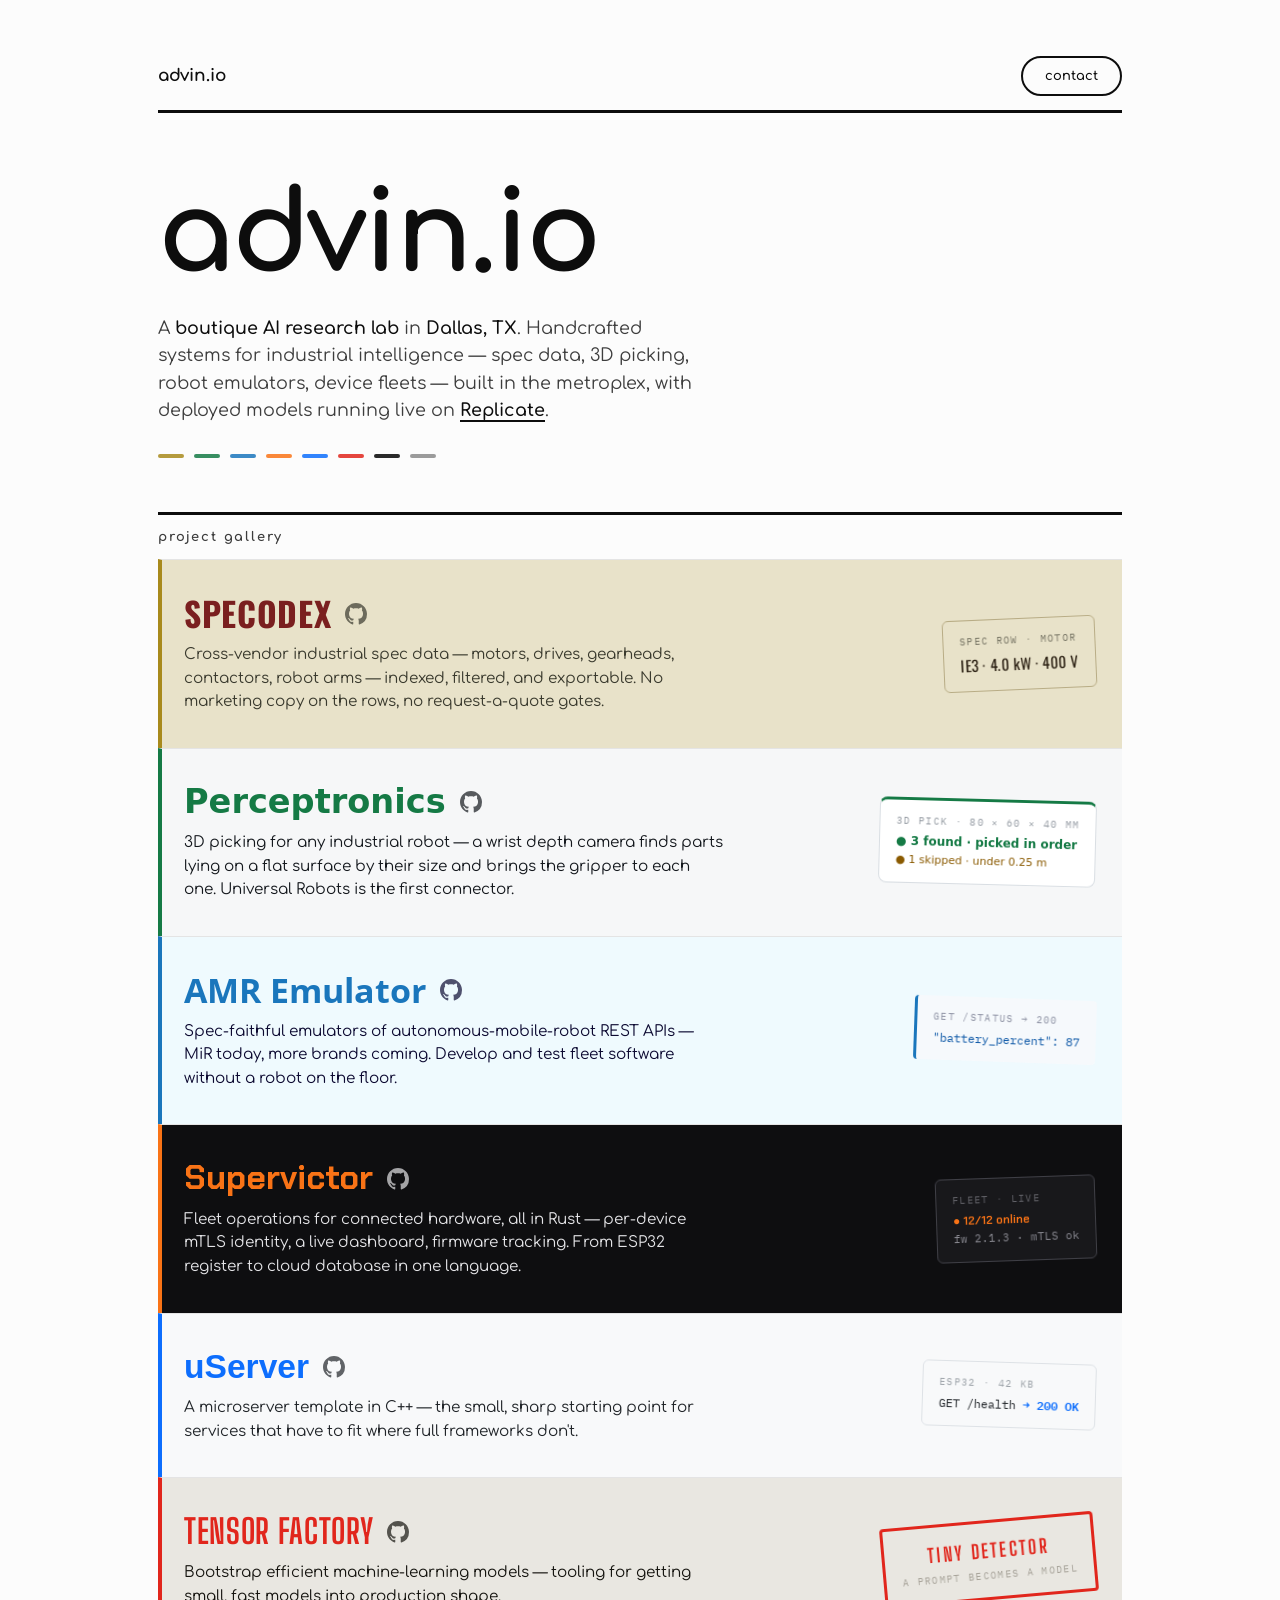
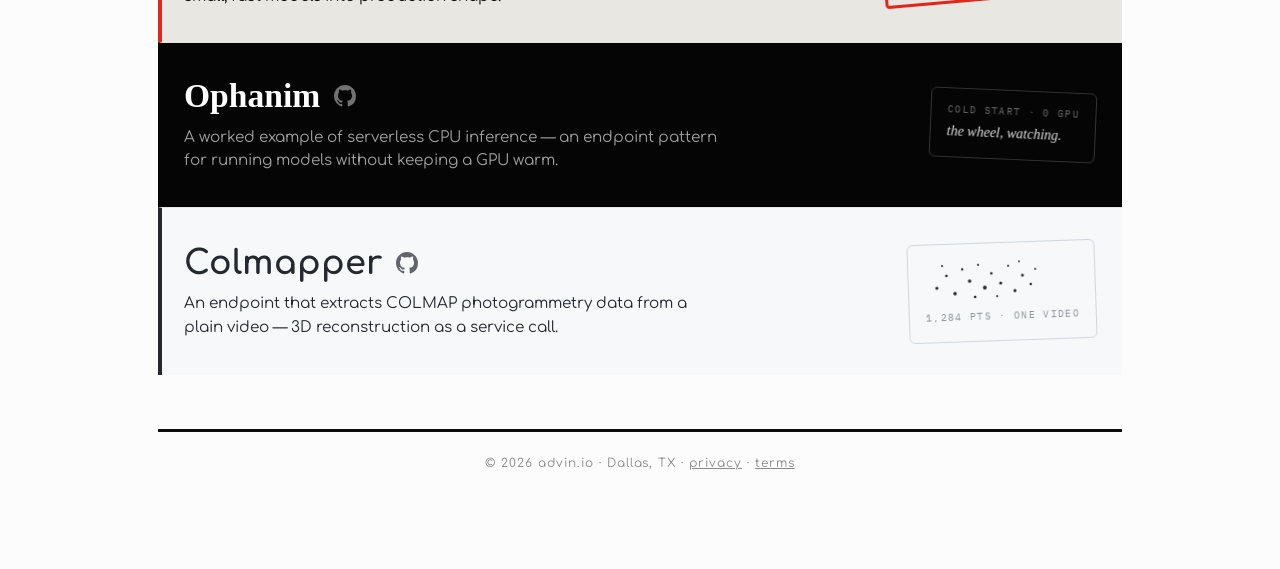
==== index.html @ 7aa5ad0b "Add Perceptronics to the project gallery Second by commit count (404), so it sits between Specodex a" ====
<!DOCTYPE html>
<html lang="en">
<head>
<meta charset="utf-8">
<meta name="viewport" content="width=device-width, initial-scale=1">
<title>advin.io — boutique AI research lab</title>
<meta name="description" content="advin.io is a boutique AI research lab in Dallas, TX. A gallery of handcrafted projects — industrial spec data, 3D robot picking, robot emulators, embedded fleets — each linked to its site and source.">
<link rel="preconnect" href="https://fonts.googleapis.com">
<link rel="preconnect" href="https://fonts.gstatic.com" crossorigin>
<link href="https://fonts.googleapis.com/css2?family=Comfortaa:wght@300..700&family=Oswald:wght@600&family=Open+Sans:wght@700&family=Chakra+Petch:wght@600&family=Big+Shoulders+Display:wght@700&family=IM+Fell+English:ital@0;1&family=IBM+Plex+Mono:wght@400;600&display=swap" rel="stylesheet">
<style>
  :root {
    --paper: #fcfcfc;          /* near-pure white */
    --paper2: #f4f4f4;
    --ink: #0d0d0d;            /* near-pure black */
    --ink-soft: #3d3d3d;
    --faint: #8a8a8a;
    --rule: #e4e4e4;
    --font: "Comfortaa", sans-serif;
    --mono: "IBM Plex Mono", monospace;
  }
  * { margin: 0; padding: 0; box-sizing: border-box; }
  html { scroll-behavior: smooth; }
  body {
    background: var(--paper);
    color: var(--ink);
    font-family: var(--font);
    line-height: 1.55;
  }
  ::selection { background: var(--ink); color: var(--paper); }
  .wrap { max-width: 1020px; margin: 0 auto; padding: 0 28px; }
  a { color: inherit; }

  /* masthead */
  /* .wrap's margin/padding outrank bare element selectors, so the frame
     spacing needs the compound selector; padding (not margin) so the
     bottom gap survives at the end of the document */
  header.wrap { padding-top: 56px; }
  .mast {
    display: flex; align-items: center; gap: 16px;
    border-bottom: 3px solid var(--ink); padding-bottom: 14px;
  }
  .mast .word { font-weight: 700; font-size: 17px; }
  .mast .sp { margin-left: auto; }
  .contact {
    font-family: var(--font); font-weight: 600; font-size: 13px;
    color: var(--ink); text-decoration: none;
    border: 2px solid var(--ink); border-radius: 999px;
    padding: 8px 22px;
    transition: background .15s, color .15s;
  }
  .contact:hover { background: var(--ink); color: var(--paper); }

  /* hero */
  .hero { padding: 66px 0 54px; }
  .hero h1 {
    font-size: clamp(3.2rem, 10vw, 7rem);
    font-weight: 700; line-height: 1; letter-spacing: -0.02em;
    text-transform: lowercase;
  }
  .hero .dek {
    margin-top: 24px; max-width: 54ch;
    font-size: clamp(0.95rem, 1.8vw, 1.1rem); color: var(--ink-soft);
    font-weight: 400;
  }
  .hero .dek b { color: var(--ink); font-weight: 600; }
  .hero .dek a { color: var(--ink); font-weight: 600; text-decoration-thickness: 2px; text-underline-offset: 4px; }

  /* shard index: one tick of each project's soul, up in the hero */
  .shard-index { display: flex; gap: 10px; margin-top: 30px; }
  .shard-index a {
    display: block; width: 26px; height: 4px; border-radius: 2px;
    background: var(--c); opacity: 0.85;
    transition: transform .18s ease, opacity .18s ease;
  }
  .shard-index a:hover, .shard-index a:focus-visible { transform: scaleY(2.2); opacity: 1; }

  /* hero load sequence */
  .rise { opacity: 0; transform: translateY(14px); animation: rise .7s ease forwards; }
  .hero h1.rise { animation-delay: .05s; }
  .hero .dek.rise { animation-delay: .18s; }
  .shard-index.rise { animation-delay: .32s; }
  @keyframes rise { to { opacity: 1; transform: none; } }

  /* gallery */
  .gallery-label {
    border-top: 3px solid var(--ink);
    padding: 12px 0; font-size: 13px; font-weight: 700;
    letter-spacing: 0.14em; text-transform: lowercase; color: var(--ink-soft);
  }
  .entry {
    display: grid;
    grid-template-columns: minmax(0, 1fr) 250px;
    gap: 28px; align-items: center;
    /* each row wears its project's own page background at rest;
       scripts/refresh_themes.py keeps --pbg synced to the live page */
    background: var(--pbg, var(--paper));
    border-top: 1px solid var(--rule);
    border-left: 4px solid var(--pbar, var(--ink));
    padding: 34px 26px 34px 22px;
    scroll-margin-top: 40px;
  }
  .entry .head { display: flex; align-items: center; gap: 14px; }
  .entry .name {
    font-family: var(--pfont, var(--font));
    font-size: clamp(1.5rem, 3.4vw, 2.1rem); font-weight: 700;
    line-height: 1.15; color: var(--pacc, var(--ink));
    text-decoration: none;
  }
  .entry .name:hover { text-decoration: underline; text-underline-offset: 6px; text-decoration-thickness: 2px; }
  .entry.caps .name { text-transform: uppercase; letter-spacing: 0.02em; }
  .entry .src {
    display: inline-flex; align-items: center;
    color: var(--pink, var(--faint)); opacity: .7;
    transition: opacity .15s;
  }
  .entry .src svg { width: 22px; height: 22px; fill: currentColor; }
  .entry .src:hover { opacity: 1; }
  .entry .desc {
    margin-top: 10px; color: var(--pink, var(--ink-soft));
    font-size: 0.95rem; max-width: 60ch;
  }

  /* soul shards: one small fragment of each project's own world, cast
     into the row's white space */
  .shard {
    justify-self: end;
    width: max-content; max-width: 240px;
    rotate: var(--tilt, -2deg);
    animation: drift 7s ease-in-out infinite alternate;
    animation-delay: var(--dd, 0s);
    transition: rotate .25s ease, box-shadow .25s ease;
    border-radius: 6px;
    padding: 13px 16px;
    font-size: 12px; line-height: 1.6;
  }
  .entry:hover .shard { rotate: 0deg; box-shadow: 0 10px 28px rgba(13,13,13,.14); }
  @keyframes drift { from { translate: 0 -4px; } to { translate: 0 4px; } }
  .shard .tag {
    display: block; font-family: var(--mono); font-size: 9.5px;
    letter-spacing: 0.14em; text-transform: uppercase; opacity: .65;
    margin-bottom: 4px;
  }
  @media (max-width: 880px) {
    .entry { grid-template-columns: 1fr; }
    .shard { display: none; }
  }

  /* scroll reveal */
  .reveal { opacity: 0; transform: translateY(18px); transition: opacity .65s ease, transform .65s ease; transition-delay: var(--rd, 0s); }
  .reveal.in { opacity: 1; transform: none; }

  @media (prefers-reduced-motion: reduce) {
    .rise, .reveal { animation: none; transition: none; opacity: 1; transform: none; }
    .shard { animation: none; }
    html { scroll-behavior: auto; }
  }

  /* footer */
  footer.wrap { padding-top: 54px; padding-bottom: 96px; }
  .colophon {
    border-top: 3px solid var(--ink); padding-top: 22px;
    text-align: center;
    font-size: 12px; letter-spacing: 0.08em; color: var(--faint);
  }
</style>
</head>
<body>

<header class="wrap">
  <div class="mast">
    <span class="word">advin.io</span>
    <span class="sp"></span>
    <a class="contact" href="mailto:nick@advin.io">contact</a>
  </div>
</header>

<main class="wrap">
  <div class="hero">
    <h1 class="rise">advin.io</h1>
    <p class="dek rise">A <b>boutique AI research lab</b> in <b>Dallas, TX</b>.
    Handcrafted systems for industrial intelligence — spec data, 3D
    picking, robot emulators, device fleets — built in the metroplex, with
    deployed models running live on
    <a href="https://replicate.com/jimothyjohn">Replicate</a>.</p>
    <nav class="shard-index rise" aria-label="Projects">
      <a href="#specodex" title="specodex" style="--c:#A88A1C"></a>
      <a href="#perceptronics" title="perceptronics" style="--c:#157a45"></a>
      <a href="#amr-emulator" title="amr emulator" style="--c:#1a76bc"></a>
      <a href="#supervictor" title="supervictor" style="--c:#f97316"></a>
      <a href="#userver" title="uServer" style="--c:#0d6efd"></a>
      <a href="#tensor-factory" title="tensor factory" style="--c:#e1261c"></a>
      <a href="#ophanim" title="ophanim" style="--c:#050505"></a>
      <a href="#colmapper" title="colmapper" style="--c:#8a8a8a"></a>
    </nav>
  </div>

  <div class="gallery-label">project gallery</div>

  <div class="entry caps reveal" id="specodex" style="--pfont:'Oswald',sans-serif; --pbar:#A88A1C; --pbg:#E8E2C9; --pink:#3A3A2E; --pacc:#7A1F1F; --tilt:-2.5deg;">
    <div>
      <div class="head">
        <a class="name" href="https://www.specodex.com">Specodex</a>
        <a class="src" href="https://github.com/JimothyJohn/specodex" aria-label="Specodex source on GitHub">
          <svg viewBox="0 0 16 16" aria-hidden="true"><path d="M8 0C3.58 0 0 3.58 0 8c0 3.54 2.29 6.53 5.47 7.59.4.07.55-.17.55-.38 0-.19-.01-.82-.01-1.49-2.01.37-2.53-.49-2.69-.94-.09-.23-.48-.94-.82-1.13-.28-.15-.68-.52-.01-.53.63-.01 1.08.58 1.23.82.72 1.21 1.87.87 2.33.66.07-.52.28-.87.51-1.07-1.78-.2-3.64-.89-3.64-3.95 0-.87.31-1.59.82-2.15-.08-.2-.36-1.02.08-2.12 0 0 .67-.21 2.2.82.64-.18 1.32-.27 2-.27s1.36.09 2 .27c1.53-1.04 2.2-.82 2.2-.82.44 1.1.16 1.92.08 2.12.51.56.82 1.27.82 2.15 0 3.07-1.87 3.75-3.65 3.95.29.25.54.73.54 1.48 0 1.07-.01 1.93-.01 2.2 0 .21.15.46.55.38A8.01 8.01 0 0 0 16 8c0-4.42-3.58-8-8-8z"/></svg>
        </a>
      </div>
      <p class="desc">Cross-vendor industrial spec data — motors, drives,
      gearheads, contactors, robot arms — indexed, filtered, and exportable.
      No marketing copy on the rows, no request-a-quote gates.</p>
    </div>
    <div class="shard" aria-hidden="true" style="background:#E8E2C9; border:1px solid #B8AC85; color:#2A1F12; --dd:.0s;">
      <span class="tag" style="color:#3A3A2E">spec row · motor</span>
      <span style="font-family:'Oswald',sans-serif; font-size:15px; letter-spacing:.04em;">IE3 · 4.0 kW · 400 V</span>
    </div>
  </div>

  <div class="entry reveal" id="perceptronics" style="--pfont:-apple-system,BlinkMacSystemFont,'Segoe UI',system-ui,sans-serif; --pbar:#157a45; --pbg:#f6f7f8; --pink:#14181d; --pacc:#157a45; --tilt:1.5deg;">
    <div>
      <div class="head">
        <a class="name" href="https://perceptronics.advin.io">Perceptronics</a>
        <a class="src" href="https://github.com/JimothyJohn/perceptronics" aria-label="Perceptronics source on GitHub">
          <svg viewBox="0 0 16 16" aria-hidden="true"><path d="M8 0C3.58 0 0 3.58 0 8c0 3.54 2.29 6.53 5.47 7.59.4.07.55-.17.55-.38 0-.19-.01-.82-.01-1.49-2.01.37-2.53-.49-2.69-.94-.09-.23-.48-.94-.82-1.13-.28-.15-.68-.52-.01-.53.63-.01 1.08.58 1.23.82.72 1.21 1.87.87 2.33.66.07-.52.28-.87.51-1.07-1.78-.2-3.64-.89-3.64-3.95 0-.87.31-1.59.82-2.15-.08-.2-.36-1.02.08-2.12 0 0 .67-.21 2.2.82.64-.18 1.32-.27 2-.27s1.36.09 2 .27c1.53-1.04 2.2-.82 2.2-.82.44 1.1.16 1.92.08 2.12.51.56.82 1.27.82 2.15 0 3.07-1.87 3.75-3.65 3.95.29.25.54.73.54 1.48 0 1.07-.01 1.93-.01 2.2 0 .21.15.46.55.38A8.01 8.01 0 0 0 16 8c0-4.42-3.58-8-8-8z"/></svg>
        </a>
      </div>
      <p class="desc">3D picking for any industrial robot — a wrist depth
      camera finds parts lying on a flat surface by their size and brings the
      gripper to each one. Universal Robots is the first connector.</p>
    </div>
    <div class="shard" aria-hidden="true" style="background:#ffffff; border:1px solid #d9dee3; border-top:3px solid #157a45; border-radius:8px; font-family:-apple-system,BlinkMacSystemFont,'Segoe UI',system-ui,sans-serif; color:#14181d; --dd:.5s;">
      <span class="tag" style="color:#5a6470">3d pick · 80 × 60 × 40 mm</span>
      <span style="color:#157a45; font-weight:700;">● 3 found · picked in order</span>
      <span style="display:block; color:#8a5a00; font-size:11px;">● 1 skipped · under 0.25 m</span>
    </div>
  </div>

  <div class="entry reveal" id="amr-emulator" style="--pfont:'Open Sans',sans-serif; --pbar:#1a76bc; --pbg:#effafe; --pink:#0c0931; --pacc:#1a76bc; --tilt:2deg;">
    <div>
      <div class="head">
        <a class="name" href="https://amr-emulator.com">AMR Emulator</a>
        <a class="src" href="https://github.com/JimothyJohn/amr-emulator" aria-label="AMR Emulator source on GitHub">
          <svg viewBox="0 0 16 16" aria-hidden="true"><path d="M8 0C3.58 0 0 3.58 0 8c0 3.54 2.29 6.53 5.47 7.59.4.07.55-.17.55-.38 0-.19-.01-.82-.01-1.49-2.01.37-2.53-.49-2.69-.94-.09-.23-.48-.94-.82-1.13-.28-.15-.68-.52-.01-.53.63-.01 1.08.58 1.23.82.72 1.21 1.87.87 2.33.66.07-.52.28-.87.51-1.07-1.78-.2-3.64-.89-3.64-3.95 0-.87.31-1.59.82-2.15-.08-.2-.36-1.02.08-2.12 0 0 .67-.21 2.2.82.64-.18 1.32-.27 2-.27s1.36.09 2 .27c1.53-1.04 2.2-.82 2.2-.82.44 1.1.16 1.92.08 2.12.51.56.82 1.27.82 2.15 0 3.07-1.87 3.75-3.65 3.95.29.25.54.73.54 1.48 0 1.07-.01 1.93-.01 2.2 0 .21.15.46.55.38A8.01 8.01 0 0 0 16 8c0-4.42-3.58-8-8-8z"/></svg>
        </a>
      </div>
      <p class="desc">Spec-faithful emulators of autonomous-mobile-robot REST
      APIs — MiR today, more brands coming. Develop and test fleet software
      without a robot on the floor.</p>
    </div>
    <div class="shard" aria-hidden="true" style="background:#f6f9fc; border-left:3px solid #1a76bc; border-radius:4px; font-family:var(--mono); color:#105aa8; --dd:.9s;">
      <span class="tag" style="color:#565b74">GET /status → 200</span>
      <span>"battery_percent": 87</span>
    </div>
  </div>

  <div class="entry reveal" id="supervictor" style="--pfont:'Chakra Petch',sans-serif; --pbar:#f97316; --pbg:#0e0e10; --pink:#e4e4e7; --pacc:#f97316; --tilt:-2deg;">
    <div>
      <div class="head">
        <a class="name" href="https://jimothyjohn.github.io/supervictor/">Supervictor</a>
        <a class="src" href="https://github.com/JimothyJohn/supervictor" aria-label="Supervictor source on GitHub">
          <svg viewBox="0 0 16 16" aria-hidden="true"><path d="M8 0C3.58 0 0 3.58 0 8c0 3.54 2.29 6.53 5.47 7.59.4.07.55-.17.55-.38 0-.19-.01-.82-.01-1.49-2.01.37-2.53-.49-2.69-.94-.09-.23-.48-.94-.82-1.13-.28-.15-.68-.52-.01-.53.63-.01 1.08.58 1.23.82.72 1.21 1.87.87 2.33.66.07-.52.28-.87.51-1.07-1.78-.2-3.64-.89-3.64-3.95 0-.87.31-1.59.82-2.15-.08-.2-.36-1.02.08-2.12 0 0 .67-.21 2.2.82.64-.18 1.32-.27 2-.27s1.36.09 2 .27c1.53-1.04 2.2-.82 2.2-.82.44 1.1.16 1.92.08 2.12.51.56.82 1.27.82 2.15 0 3.07-1.87 3.75-3.65 3.95.29.25.54.73.54 1.48 0 1.07-.01 1.93-.01 2.2 0 .21.15.46.55.38A8.01 8.01 0 0 0 16 8c0-4.42-3.58-8-8-8z"/></svg>
        </a>
      </div>
      <p class="desc">Fleet operations for connected hardware, all in Rust —
      per-device mTLS identity, a live dashboard, firmware tracking. From
      ESP32 register to cloud database in one language.</p>
    </div>
    <div class="shard" aria-hidden="true" style="background:#18181b; border:1px solid #3f3f46; font-family:'Chakra Petch',sans-serif; --dd:.4s;">
      <span class="tag" style="color:#8b8b93">fleet · live</span>
      <span style="color:#f97316; font-weight:600;">● 12/12 online</span>
      <span style="display:block; color:#8b8b93; font-family:var(--mono); font-size:11px;">fw 2.1.3 · mTLS ok</span>
    </div>
  </div>

  <div class="entry reveal" id="userver" style="--pfont:-apple-system,'Helvetica Neue',Arial,sans-serif; --pbar:#0d6efd; --pbg:#f8f9fa; --pink:#212529; --pacc:#0d6efd; --tilt:1.8deg;">
    <div>
      <div class="head">
        <a class="name" href="https://jimothyjohn.github.io/uServer/">uServer</a>
        <a class="src" href="https://github.com/JimothyJohn/uServer" aria-label="uServer source on GitHub">
          <svg viewBox="0 0 16 16" aria-hidden="true"><path d="M8 0C3.58 0 0 3.58 0 8c0 3.54 2.29 6.53 5.47 7.59.4.07.55-.17.55-.38 0-.19-.01-.82-.01-1.49-2.01.37-2.53-.49-2.69-.94-.09-.23-.48-.94-.82-1.13-.28-.15-.68-.52-.01-.53.63-.01 1.08.58 1.23.82.72 1.21 1.87.87 2.33.66.07-.52.28-.87.51-1.07-1.78-.2-3.64-.89-3.64-3.95 0-.87.31-1.59.82-2.15-.08-.2-.36-1.02.08-2.12 0 0 .67-.21 2.2.82.64-.18 1.32-.27 2-.27s1.36.09 2 .27c1.53-1.04 2.2-.82 2.2-.82.44 1.1.16 1.92.08 2.12.51.56.82 1.27.82 2.15 0 3.07-1.87 3.75-3.65 3.95.29.25.54.73.54 1.48 0 1.07-.01 1.93-.01 2.2 0 .21.15.46.55.38A8.01 8.01 0 0 0 16 8c0-4.42-3.58-8-8-8z"/></svg>
        </a>
      </div>
      <p class="desc">A microserver template in C++ — the small, sharp starting
      point for services that have to fit where full frameworks don't.</p>
    </div>
    <div class="shard" aria-hidden="true" style="background:#f8f9fa; border:1px solid #dee2e6; font-family:var(--mono); color:#212529; --dd:1.3s;">
      <span class="tag" style="color:#6c757d">esp32 · 42 kB</span>
      <span>GET /health <span style="color:#0d6efd; font-weight:600;">→ 200 OK</span></span>
    </div>
  </div>

  <div class="entry caps reveal" id="tensor-factory" style="--pfont:'Big Shoulders Display',sans-serif; --pbar:#e1261c; --pbg:#e9e7e1; --pink:#15140f; --pacc:#e1261c; --tilt:-5deg;">
    <div>
      <div class="head">
        <a class="name" href="https://jimothyjohn.github.io/tensor-factory/">Tensor Factory</a>
        <a class="src" href="https://github.com/JimothyJohn/tensor-factory" aria-label="Tensor Factory source on GitHub">
          <svg viewBox="0 0 16 16" aria-hidden="true"><path d="M8 0C3.58 0 0 3.58 0 8c0 3.54 2.29 6.53 5.47 7.59.4.07.55-.17.55-.38 0-.19-.01-.82-.01-1.49-2.01.37-2.53-.49-2.69-.94-.09-.23-.48-.94-.82-1.13-.28-.15-.68-.52-.01-.53.63-.01 1.08.58 1.23.82.72 1.21 1.87.87 2.33.66.07-.52.28-.87.51-1.07-1.78-.2-3.64-.89-3.64-3.95 0-.87.31-1.59.82-2.15-.08-.2-.36-1.02.08-2.12 0 0 .67-.21 2.2.82.64-.18 1.32-.27 2-.27s1.36.09 2 .27c1.53-1.04 2.2-.82 2.2-.82.44 1.1.16 1.92.08 2.12.51.56.82 1.27.82 2.15 0 3.07-1.87 3.75-3.65 3.95.29.25.54.73.54 1.48 0 1.07-.01 1.93-.01 2.2 0 .21.15.46.55.38A8.01 8.01 0 0 0 16 8c0-4.42-3.58-8-8-8z"/></svg>
        </a>
      </div>
      <p class="desc">Bootstrap efficient machine-learning models — tooling
      for getting small, fast models into production shape.</p>
    </div>
    <div class="shard" aria-hidden="true" style="background:#e9e7e1; border:3px solid #e1261c; border-radius:4px; color:#e1261c; text-align:center; --dd:.6s;">
      <span style="font-family:'Big Shoulders Display',sans-serif; font-weight:700; font-size:19px; letter-spacing:.12em; text-transform:uppercase;">Tiny Detector</span>
      <span class="tag" style="color:#847f74; margin:2px 0 0;">a prompt becomes a model</span>
    </div>
  </div>

  <div class="entry reveal" id="ophanim" style="--pfont:'IM Fell English',serif; --pbar:#050505; --pbg:#050505; --pink:#a0a0a0; --pacc:#ffffff; --tilt:2.5deg;">
    <div>
      <div class="head">
        <a class="name" href="https://jimothyjohn.github.io/ophanim/">Ophanim</a>
        <a class="src" href="https://github.com/JimothyJohn/ophanim" aria-label="Ophanim source on GitHub">
          <svg viewBox="0 0 16 16" aria-hidden="true"><path d="M8 0C3.58 0 0 3.58 0 8c0 3.54 2.29 6.53 5.47 7.59.4.07.55-.17.55-.38 0-.19-.01-.82-.01-1.49-2.01.37-2.53-.49-2.69-.94-.09-.23-.48-.94-.82-1.13-.28-.15-.68-.52-.01-.53.63-.01 1.08.58 1.23.82.72 1.21 1.87.87 2.33.66.07-.52.28-.87.51-1.07-1.78-.2-3.64-.89-3.64-3.95 0-.87.31-1.59.82-2.15-.08-.2-.36-1.02.08-2.12 0 0 .67-.21 2.2.82.64-.18 1.32-.27 2-.27s1.36.09 2 .27c1.53-1.04 2.2-.82 2.2-.82.44 1.1.16 1.92.08 2.12.51.56.82 1.27.82 2.15 0 3.07-1.87 3.75-3.65 3.95.29.25.54.73.54 1.48 0 1.07-.01 1.93-.01 2.2 0 .21.15.46.55.38A8.01 8.01 0 0 0 16 8c0-4.42-3.58-8-8-8z"/></svg>
        </a>
      </div>
      <p class="desc">A worked example of serverless CPU inference — an
      endpoint pattern for running models without keeping a GPU warm.</p>
    </div>
    <div class="shard" aria-hidden="true" style="background:#050505; border:1px solid #333; color:#e0e0e0; --dd:1.1s;">
      <span class="tag" style="color:#a0a0a0">cold start · 0 gpu</span>
      <span style="font-family:'IM Fell English',serif; font-style:italic; font-size:14px;">the wheel, watching.</span>
    </div>
  </div>

  <div class="entry reveal" id="colmapper" style="--pbar:#24292f; --pbg:#f6f8fa; --pink:#24292f; --pacc:#24292f; --tilt:-2deg;">
    <div>
      <div class="head">
        <a class="name" href="https://github.com/JimothyJohn/colmapper">Colmapper</a>
        <a class="src" href="https://github.com/JimothyJohn/colmapper" aria-label="Colmapper source on GitHub">
          <svg viewBox="0 0 16 16" aria-hidden="true"><path d="M8 0C3.58 0 0 3.58 0 8c0 3.54 2.29 6.53 5.47 7.59.4.07.55-.17.55-.38 0-.19-.01-.82-.01-1.49-2.01.37-2.53-.49-2.69-.94-.09-.23-.48-.94-.82-1.13-.28-.15-.68-.52-.01-.53.63-.01 1.08.58 1.23.82.72 1.21 1.87.87 2.33.66.07-.52.28-.87.51-1.07-1.78-.2-3.64-.89-3.64-3.95 0-.87.31-1.59.82-2.15-.08-.2-.36-1.02.08-2.12 0 0 .67-.21 2.2.82.64-.18 1.32-.27 2-.27s1.36.09 2 .27c1.53-1.04 2.2-.82 2.2-.82.44 1.1.16 1.92.08 2.12.51.56.82 1.27.82 2.15 0 3.07-1.87 3.75-3.65 3.95.29.25.54.73.54 1.48 0 1.07-.01 1.93-.01 2.2 0 .21.15.46.55.38A8.01 8.01 0 0 0 16 8c0-4.42-3.58-8-8-8z"/></svg>
        </a>
      </div>
      <p class="desc">An endpoint that extracts COLMAP photogrammetry data
      from a plain video — 3D reconstruction as a service call.</p>
    </div>
    <div class="shard" aria-hidden="true" style="background:#f6f8fa; border:1px solid #d0d7de; --dd:.2s;">
      <svg width="120" height="46" viewBox="0 0 120 46" aria-hidden="true" style="display:block;">
        <g fill="#24292f">
          <circle cx="12" cy="30" r="1.6"/><circle cx="22" cy="18" r="1.3"/><circle cx="30" cy="36" r="1.8"/>
          <circle cx="38" cy="12" r="1.2"/><circle cx="45" cy="24" r="1.7"/><circle cx="54" cy="8" r="1.1"/>
          <circle cx="60" cy="31" r="1.9"/><circle cx="67" cy="17" r="1.3"/><circle cx="76" cy="27" r="1.5"/>
          <circle cx="84" cy="10" r="1.1"/><circle cx="90" cy="35" r="1.6"/><circle cx="98" cy="20" r="1.4"/>
          <circle cx="106" cy="29" r="1.2"/><circle cx="111" cy="14" r="1.0"/><circle cx="50" cy="40" r="1.3"/>
          <circle cx="72" cy="40" r="1.1"/><circle cx="18" cy="8" r="1.0"/><circle cx="95" cy="6" r="0.9"/>
        </g>
      </svg>
      <span class="tag" style="color:#57606a; margin-top:6px;">1,284 pts · one video</span>
    </div>
  </div>
</main>

<footer class="wrap">
  <div class="colophon">© 2026 advin.io · Dallas, TX · <a href="privacy.html">privacy</a> · <a href="terms.html">terms</a></div>
</footer>

<script>
// Scroll reveal for gallery rows; staggered per batch, reduced-motion safe.
(function () {
  var rows = document.querySelectorAll('.reveal');
  if (!('IntersectionObserver' in window) ||
      window.matchMedia('(prefers-reduced-motion: reduce)').matches) {
    rows.forEach(function (el) { el.classList.add('in'); });
    return;
  }
  var seen = 0;
  var io = new IntersectionObserver(function (entries) {
    entries.forEach(function (e) {
      if (!e.isIntersecting) return;
      e.target.style.setProperty('--rd', (seen++ % 3) * 90 + 'ms');
      e.target.classList.add('in');
      io.unobserve(e.target);
    });
  }, { threshold: 0.15 });
  rows.forEach(function (el) { io.observe(el); });
})();
</script>

</body>
</html>
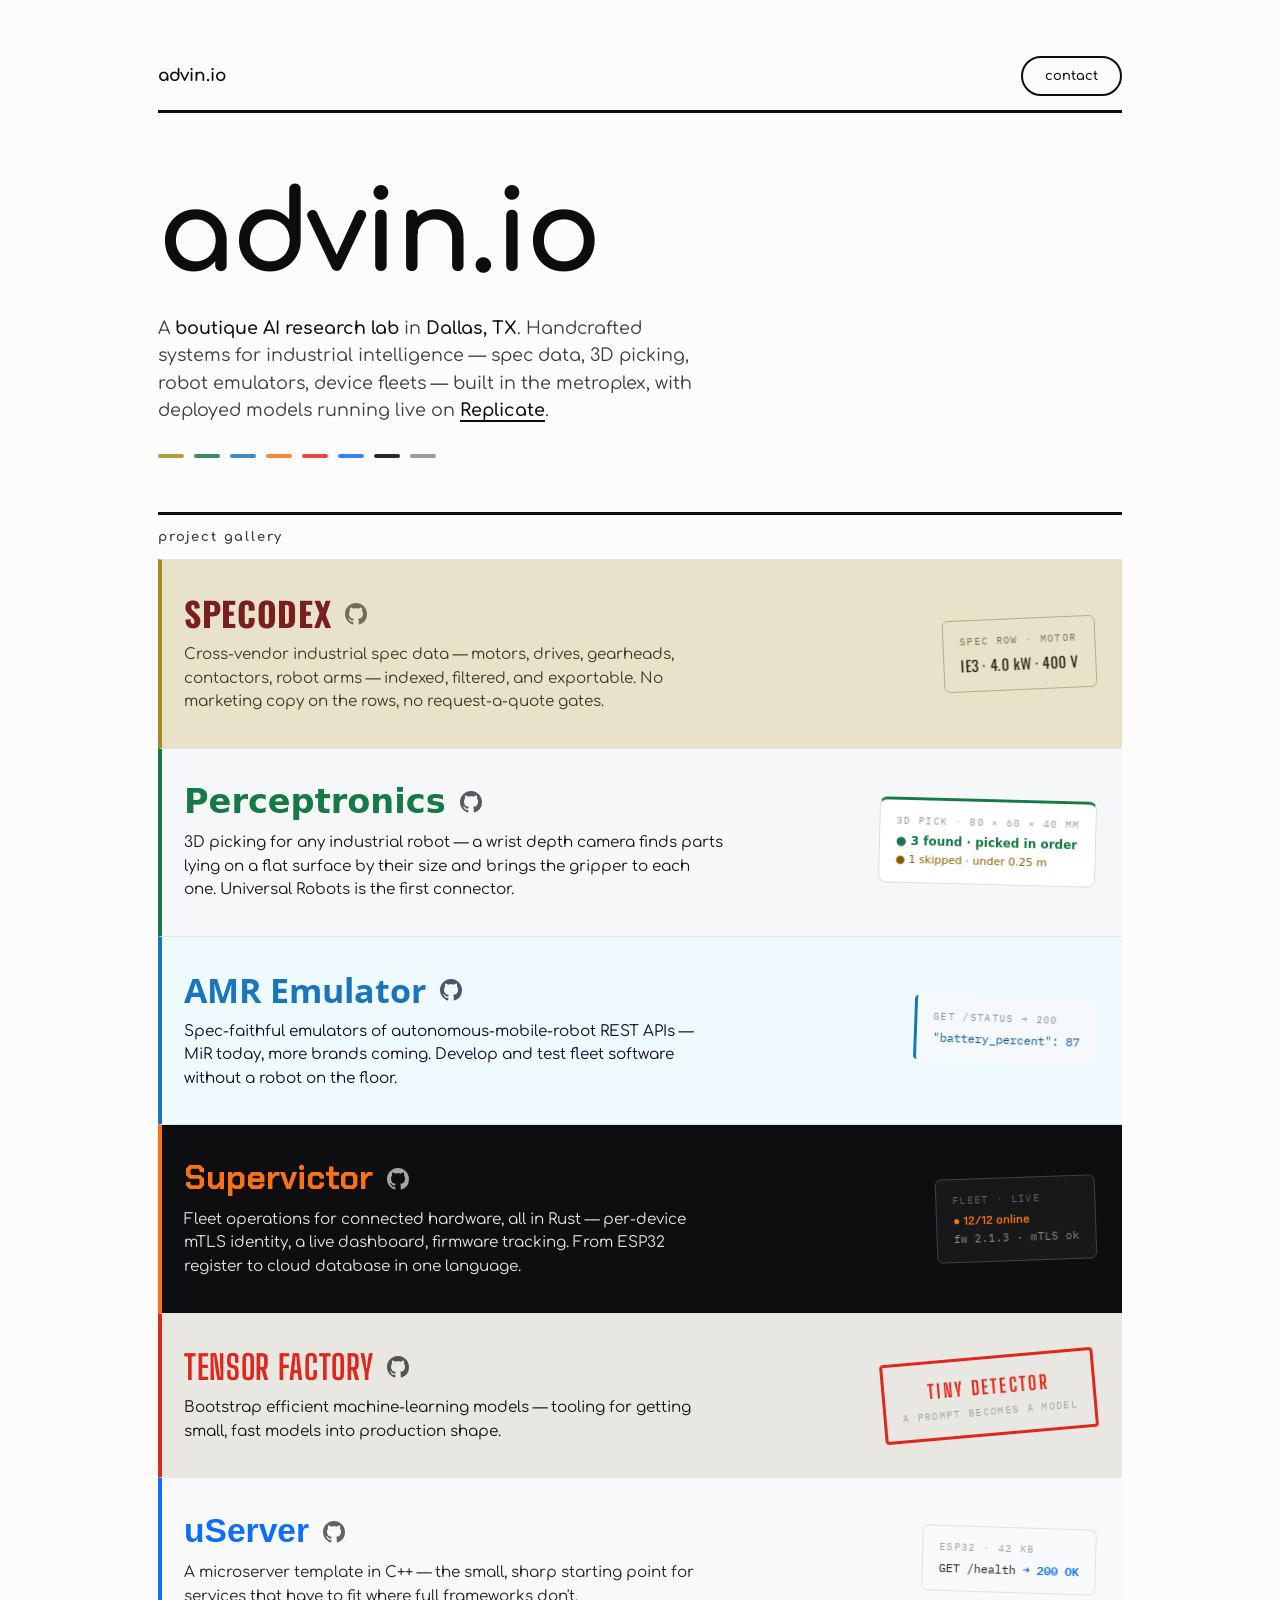
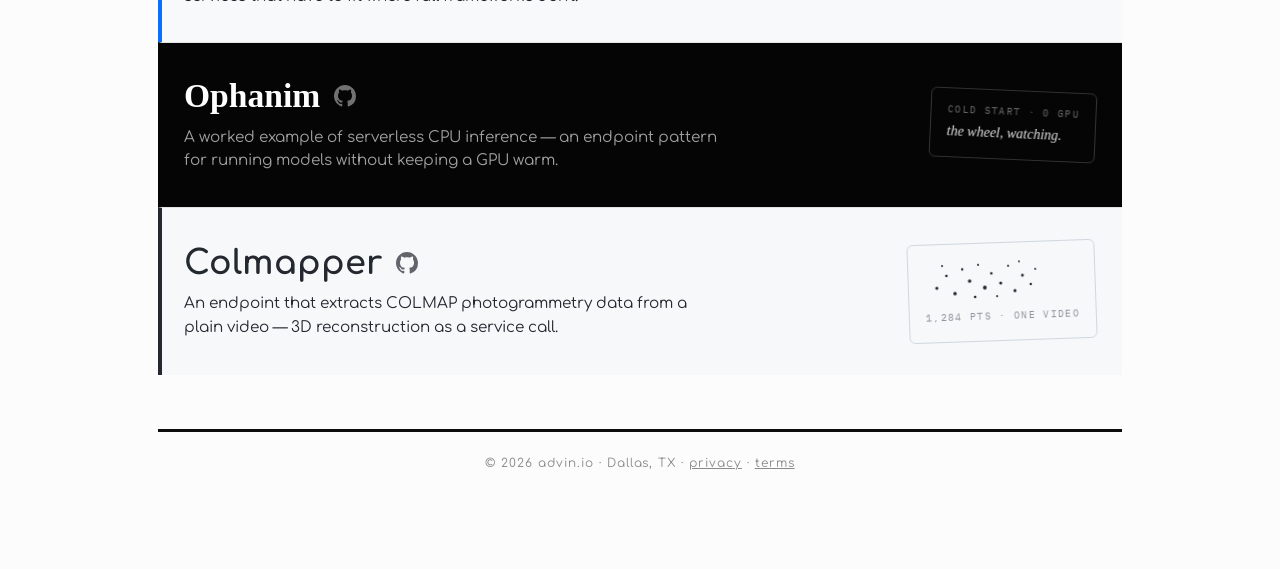
==== commit 03735b96: "Re-rank: Tensor Factory (90 commits) above uServer (81) Co-Authored-By: Claude Fable 5.1 <noreply@an" ====
--- a/index.html
+++ b/index.html
@@ -188,8 +188,8 @@
       <a href="#perceptronics" title="perceptronics" style="--c:#157a45"></a>
       <a href="#amr-emulator" title="amr emulator" style="--c:#1a76bc"></a>
       <a href="#supervictor" title="supervictor" style="--c:#f97316"></a>
+      <a href="#tensor-factory" title="tensor factory" style="--c:#e1261c"></a>
       <a href="#userver" title="uServer" style="--c:#0d6efd"></a>
-      <a href="#tensor-factory" title="tensor factory" style="--c:#e1261c"></a>
       <a href="#ophanim" title="ophanim" style="--c:#050505"></a>
       <a href="#colmapper" title="colmapper" style="--c:#8a8a8a"></a>
     </nav>
@@ -271,6 +271,23 @@
     </div>
   </div>
 
+  <div class="entry caps reveal" id="tensor-factory" style="--pfont:'Big Shoulders Display',sans-serif; --pbar:#e1261c; --pbg:#e9e7e1; --pink:#15140f; --pacc:#e1261c; --tilt:-5deg;">
+    <div>
+      <div class="head">
+        <a class="name" href="https://jimothyjohn.github.io/tensor-factory/">Tensor Factory</a>
+        <a class="src" href="https://github.com/JimothyJohn/tensor-factory" aria-label="Tensor Factory source on GitHub">
+          <svg viewBox="0 0 16 16" aria-hidden="true"><path d="M8 0C3.58 0 0 3.58 0 8c0 3.54 2.29 6.53 5.47 7.59.4.07.55-.17.55-.38 0-.19-.01-.82-.01-1.49-2.01.37-2.53-.49-2.69-.94-.09-.23-.48-.94-.82-1.13-.28-.15-.68-.52-.01-.53.63-.01 1.08.58 1.23.82.72 1.21 1.87.87 2.33.66.07-.52.28-.87.51-1.07-1.78-.2-3.64-.89-3.64-3.95 0-.87.31-1.59.82-2.15-.08-.2-.36-1.02.08-2.12 0 0 .67-.21 2.2.82.64-.18 1.32-.27 2-.27s1.36.09 2 .27c1.53-1.04 2.2-.82 2.2-.82.44 1.1.16 1.92.08 2.12.51.56.82 1.27.82 2.15 0 3.07-1.87 3.75-3.65 3.95.29.25.54.73.54 1.48 0 1.07-.01 1.93-.01 2.2 0 .21.15.46.55.38A8.01 8.01 0 0 0 16 8c0-4.42-3.58-8-8-8z"/></svg>
+        </a>
+      </div>
+      <p class="desc">Bootstrap efficient machine-learning models — tooling
+      for getting small, fast models into production shape.</p>
+    </div>
+    <div class="shard" aria-hidden="true" style="background:#e9e7e1; border:3px solid #e1261c; border-radius:4px; color:#e1261c; text-align:center; --dd:.6s;">
+      <span style="font-family:'Big Shoulders Display',sans-serif; font-weight:700; font-size:19px; letter-spacing:.12em; text-transform:uppercase;">Tiny Detector</span>
+      <span class="tag" style="color:#847f74; margin:2px 0 0;">a prompt becomes a model</span>
+    </div>
+  </div>
+
   <div class="entry reveal" id="userver" style="--pfont:-apple-system,'Helvetica Neue',Arial,sans-serif; --pbar:#0d6efd; --pbg:#f8f9fa; --pink:#212529; --pacc:#0d6efd; --tilt:1.8deg;">
     <div>
       <div class="head">
@@ -285,23 +302,6 @@
     <div class="shard" aria-hidden="true" style="background:#f8f9fa; border:1px solid #dee2e6; font-family:var(--mono); color:#212529; --dd:1.3s;">
       <span class="tag" style="color:#6c757d">esp32 · 42 kB</span>
       <span>GET /health <span style="color:#0d6efd; font-weight:600;">→ 200 OK</span></span>
-    </div>
-  </div>
-
-  <div class="entry caps reveal" id="tensor-factory" style="--pfont:'Big Shoulders Display',sans-serif; --pbar:#e1261c; --pbg:#e9e7e1; --pink:#15140f; --pacc:#e1261c; --tilt:-5deg;">
-    <div>
-      <div class="head">
-        <a class="name" href="https://jimothyjohn.github.io/tensor-factory/">Tensor Factory</a>
-        <a class="src" href="https://github.com/JimothyJohn/tensor-factory" aria-label="Tensor Factory source on GitHub">
-          <svg viewBox="0 0 16 16" aria-hidden="true"><path d="M8 0C3.58 0 0 3.58 0 8c0 3.54 2.29 6.53 5.47 7.59.4.07.55-.17.55-.38 0-.19-.01-.82-.01-1.49-2.01.37-2.53-.49-2.69-.94-.09-.23-.48-.94-.82-1.13-.28-.15-.68-.52-.01-.53.63-.01 1.08.58 1.23.82.72 1.21 1.87.87 2.33.66.07-.52.28-.87.51-1.07-1.78-.2-3.64-.89-3.64-3.95 0-.87.31-1.59.82-2.15-.08-.2-.36-1.02.08-2.12 0 0 .67-.21 2.2.82.64-.18 1.32-.27 2-.27s1.36.09 2 .27c1.53-1.04 2.2-.82 2.2-.82.44 1.1.16 1.92.08 2.12.51.56.82 1.27.82 2.15 0 3.07-1.87 3.75-3.65 3.95.29.25.54.73.54 1.48 0 1.07-.01 1.93-.01 2.2 0 .21.15.46.55.38A8.01 8.01 0 0 0 16 8c0-4.42-3.58-8-8-8z"/></svg>
-        </a>
-      </div>
-      <p class="desc">Bootstrap efficient machine-learning models — tooling
-      for getting small, fast models into production shape.</p>
-    </div>
-    <div class="shard" aria-hidden="true" style="background:#e9e7e1; border:3px solid #e1261c; border-radius:4px; color:#e1261c; text-align:center; --dd:.6s;">
-      <span style="font-family:'Big Shoulders Display',sans-serif; font-weight:700; font-size:19px; letter-spacing:.12em; text-transform:uppercase;">Tiny Detector</span>
-      <span class="tag" style="color:#847f74; margin:2px 0 0;">a prompt becomes a model</span>
     </div>
   </div>
 
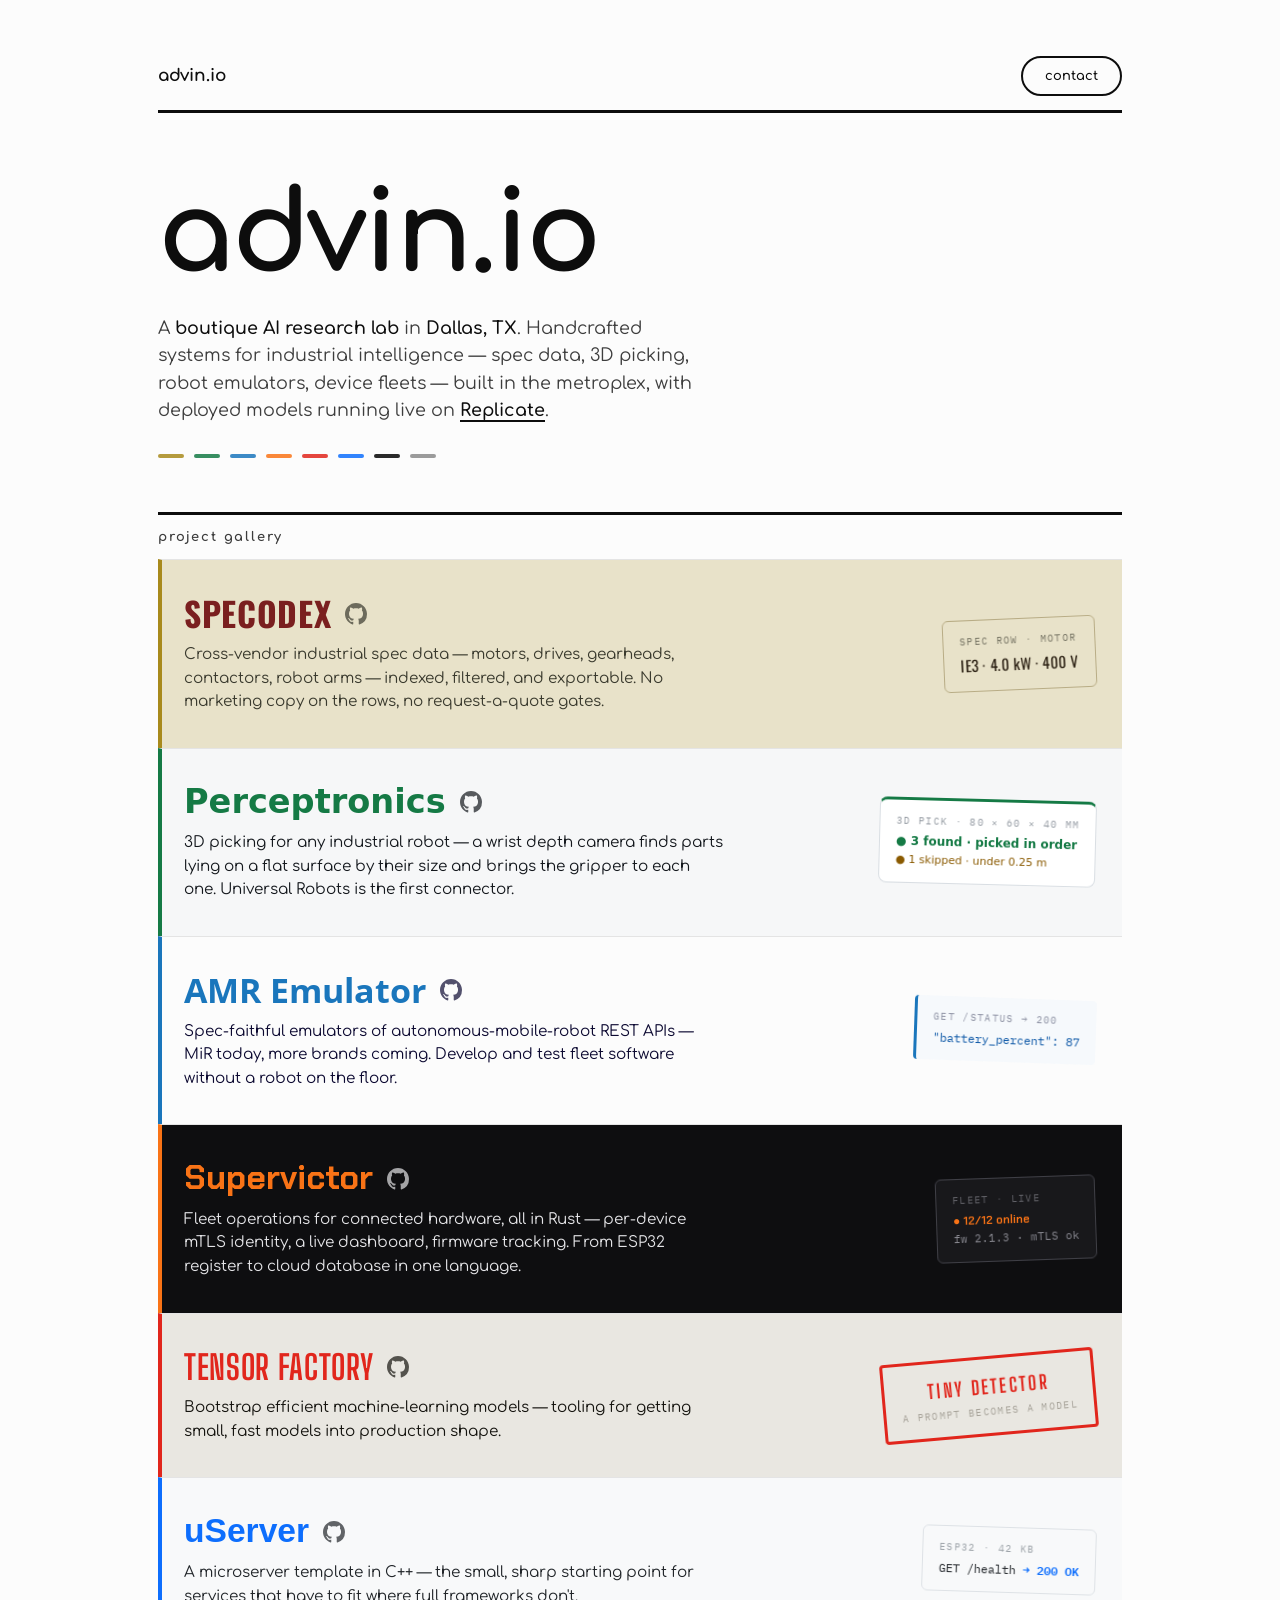
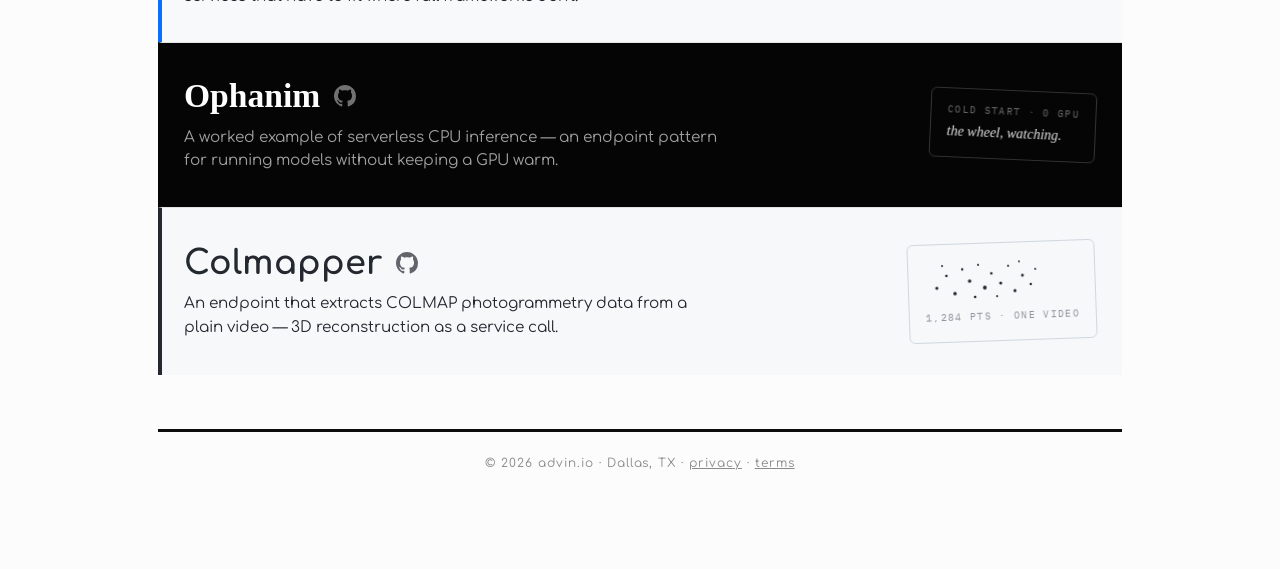
==== commit 12477210: "Sync entry backgrounds with live project themes First real run of the fixed script: amr-emulator.com" ====
--- a/index.html
+++ b/index.html
@@ -197,7 +197,7 @@
 
   <div class="gallery-label">project gallery</div>
 
-  <div class="entry caps reveal" id="specodex" style="--pfont:'Oswald',sans-serif; --pbar:#A88A1C; --pbg:#E8E2C9; --pink:#3A3A2E; --pacc:#7A1F1F; --tilt:-2.5deg;">
+  <div class="entry caps reveal" id="specodex" data-pbg-pin style="--pfont:'Oswald',sans-serif; --pbar:#A88A1C; --pbg:#E8E2C9; --pink:#3A3A2E; --pacc:#7A1F1F; --tilt:-2.5deg;">
     <div>
       <div class="head">
         <a class="name" href="https://www.specodex.com">Specodex</a>
@@ -234,7 +234,7 @@
     </div>
   </div>
 
-  <div class="entry reveal" id="amr-emulator" style="--pfont:'Open Sans',sans-serif; --pbar:#1a76bc; --pbg:#effafe; --pink:#0c0931; --pacc:#1a76bc; --tilt:2deg;">
+  <div class="entry reveal" id="amr-emulator" style="--pfont:'Open Sans',sans-serif; --pbar:#1a76bc; --pbg:#fcfcfc; --pink:#0c0931; --pacc:#1a76bc; --tilt:2deg;">
     <div>
       <div class="head">
         <a class="name" href="https://amr-emulator.com">AMR Emulator</a>
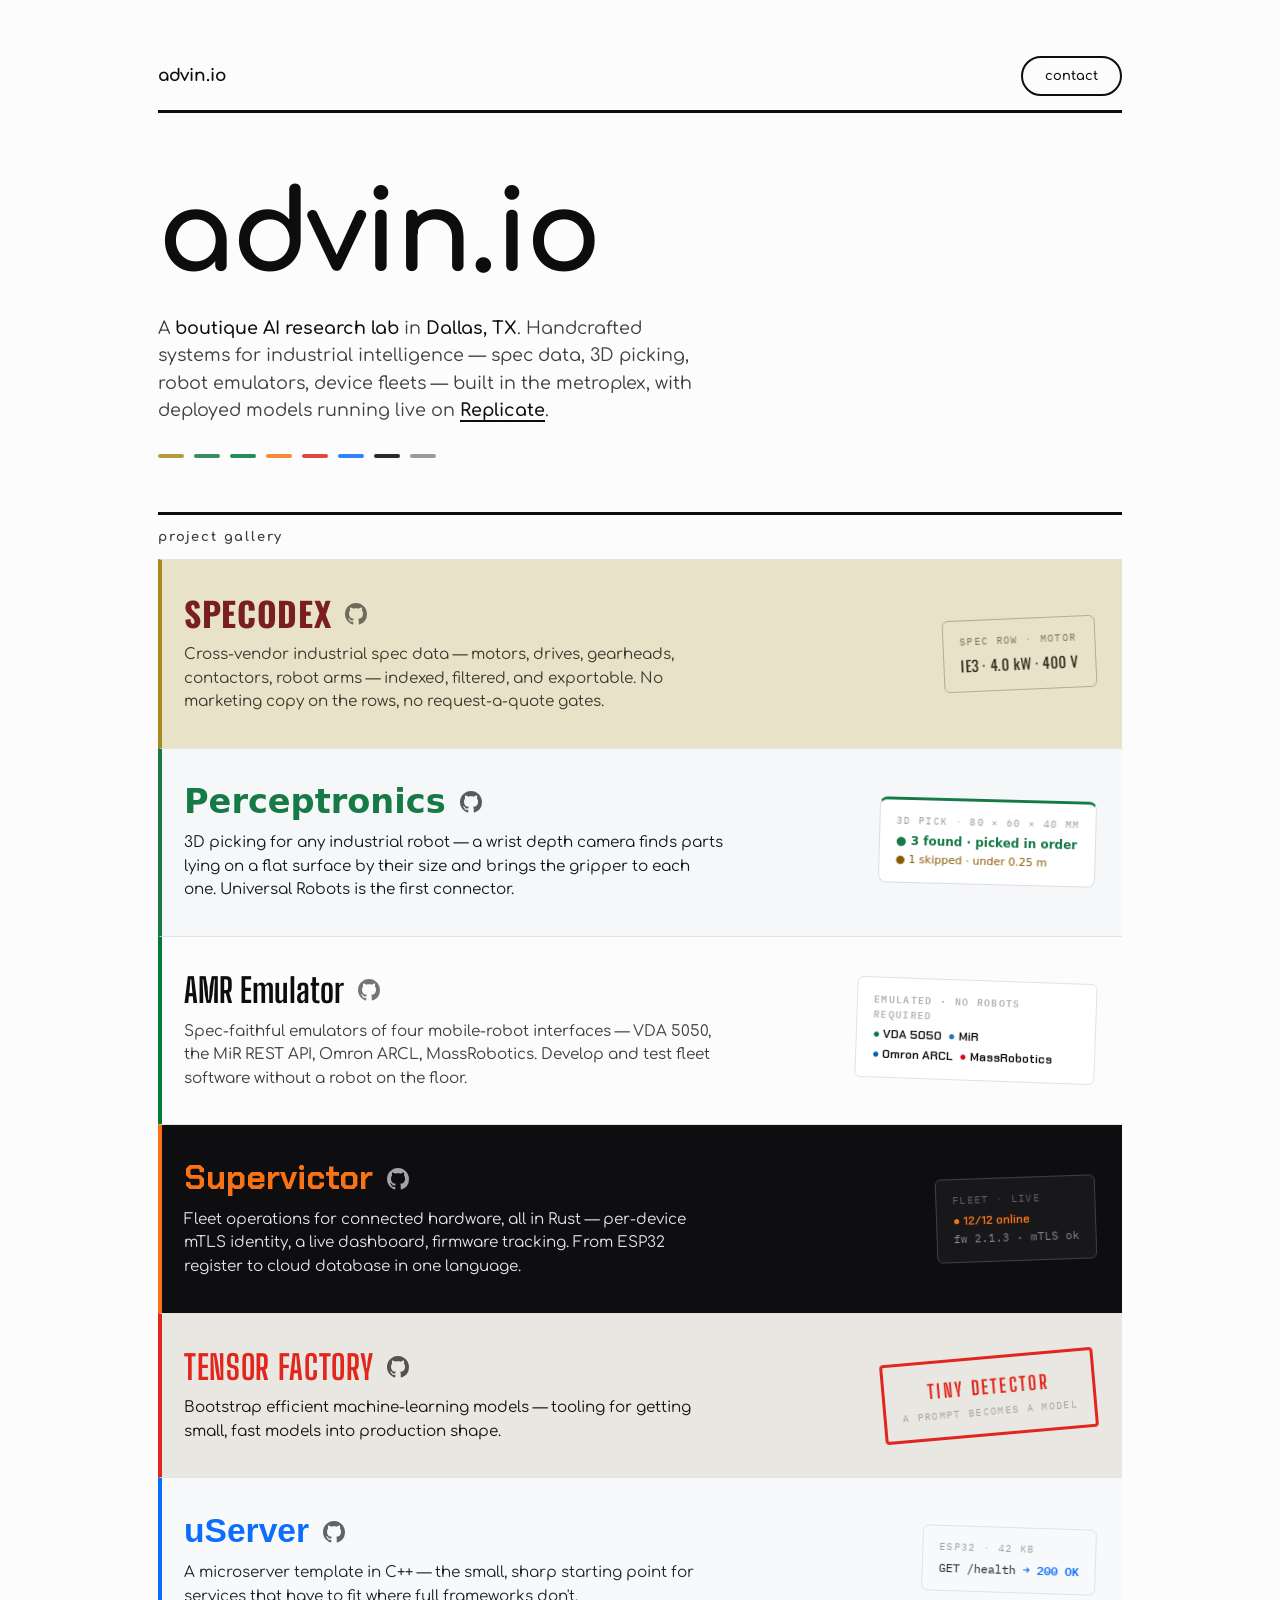
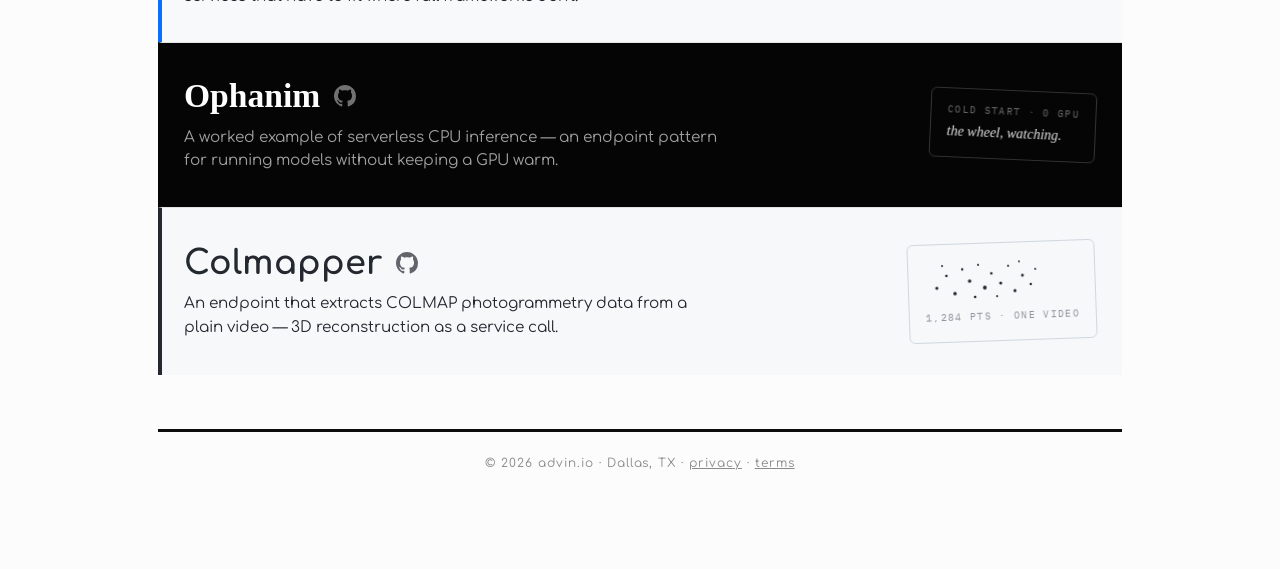
==== commit e2af3f1b: "Rewrite the AMR Emulator row to match its site The site now covers VDA 5050, MiR, Omron ARCL and Mas" ====
--- a/index.html
+++ b/index.html
@@ -7,7 +7,7 @@
 <meta name="description" content="advin.io is a boutique AI research lab in Dallas, TX. A gallery of handcrafted projects — industrial spec data, 3D robot picking, robot emulators, embedded fleets — each linked to its site and source.">
 <link rel="preconnect" href="https://fonts.googleapis.com">
 <link rel="preconnect" href="https://fonts.gstatic.com" crossorigin>
-<link href="https://fonts.googleapis.com/css2?family=Comfortaa:wght@300..700&family=Oswald:wght@600&family=Open+Sans:wght@700&family=Chakra+Petch:wght@600&family=Big+Shoulders+Display:wght@700&family=IM+Fell+English:ital@0;1&family=IBM+Plex+Mono:wght@400;600&display=swap" rel="stylesheet">
+<link href="https://fonts.googleapis.com/css2?family=Comfortaa:wght@300..700&family=Oswald:wght@600&family=Chakra+Petch:wght@600&family=Big+Shoulders+Display:wght@700&family=IM+Fell+English:ital@0;1&family=IBM+Plex+Mono:wght@400;600&display=swap" rel="stylesheet">
 <style>
   :root {
     --paper: #fcfcfc;          /* near-pure white */
@@ -186,7 +186,7 @@
     <nav class="shard-index rise" aria-label="Projects">
       <a href="#specodex" title="specodex" style="--c:#A88A1C"></a>
       <a href="#perceptronics" title="perceptronics" style="--c:#157a45"></a>
-      <a href="#amr-emulator" title="amr emulator" style="--c:#1a76bc"></a>
+      <a href="#amr-emulator" title="amr emulator" style="--c:#00783e"></a>
       <a href="#supervictor" title="supervictor" style="--c:#f97316"></a>
       <a href="#tensor-factory" title="tensor factory" style="--c:#e1261c"></a>
       <a href="#userver" title="uServer" style="--c:#0d6efd"></a>
@@ -234,7 +234,7 @@
     </div>
   </div>
 
-  <div class="entry reveal" id="amr-emulator" style="--pfont:'Open Sans',sans-serif; --pbar:#1a76bc; --pbg:#fcfcfc; --pink:#0c0931; --pacc:#1a76bc; --tilt:2deg;">
+  <div class="entry reveal" id="amr-emulator" style="--pfont:'Big Shoulders Display',sans-serif; --pbar:#00783e; --pbg:#fcfcfc; --pink:#3d3d3d; --pacc:#0d0d0d; --tilt:2deg;">
     <div>
       <div class="head">
         <a class="name" href="https://amr-emulator.com">AMR Emulator</a>
@@ -242,13 +242,14 @@
           <svg viewBox="0 0 16 16" aria-hidden="true"><path d="M8 0C3.58 0 0 3.58 0 8c0 3.54 2.29 6.53 5.47 7.59.4.07.55-.17.55-.38 0-.19-.01-.82-.01-1.49-2.01.37-2.53-.49-2.69-.94-.09-.23-.48-.94-.82-1.13-.28-.15-.68-.52-.01-.53.63-.01 1.08.58 1.23.82.72 1.21 1.87.87 2.33.66.07-.52.28-.87.51-1.07-1.78-.2-3.64-.89-3.64-3.95 0-.87.31-1.59.82-2.15-.08-.2-.36-1.02.08-2.12 0 0 .67-.21 2.2.82.64-.18 1.32-.27 2-.27s1.36.09 2 .27c1.53-1.04 2.2-.82 2.2-.82.44 1.1.16 1.92.08 2.12.51.56.82 1.27.82 2.15 0 3.07-1.87 3.75-3.65 3.95.29.25.54.73.54 1.48 0 1.07-.01 1.93-.01 2.2 0 .21.15.46.55.38A8.01 8.01 0 0 0 16 8c0-4.42-3.58-8-8-8z"/></svg>
         </a>
       </div>
-      <p class="desc">Spec-faithful emulators of autonomous-mobile-robot REST
-      APIs — MiR today, more brands coming. Develop and test fleet software
-      without a robot on the floor.</p>
-    </div>
-    <div class="shard" aria-hidden="true" style="background:#f6f9fc; border-left:3px solid #1a76bc; border-radius:4px; font-family:var(--mono); color:#105aa8; --dd:.9s;">
-      <span class="tag" style="color:#565b74">GET /status → 200</span>
-      <span>"battery_percent": 87</span>
+      <p class="desc">Spec-faithful emulators of four mobile-robot interfaces
+      — VDA 5050, the MiR REST API, Omron ARCL, MassRobotics. Develop and test
+      fleet software without a robot on the floor.</p>
+    </div>
+    <div class="shard" aria-hidden="true" style="background:#ffffff; border:1px solid #e2e2e2; font-family:'Chakra Petch',sans-serif; font-weight:600; color:#0d0d0d; --dd:.9s;">
+      <span class="tag" style="color:#8a8a8a">emulated · no robots required</span>
+      <span><span style="color:#00783e">●</span> VDA 5050 &nbsp;<span style="color:#1a76bc">●</span> MiR</span>
+      <span style="display:block;"><span style="color:#005eb8">●</span> Omron ARCL &nbsp;<span style="color:#d90b1c">●</span> MassRobotics</span>
     </div>
   </div>
 
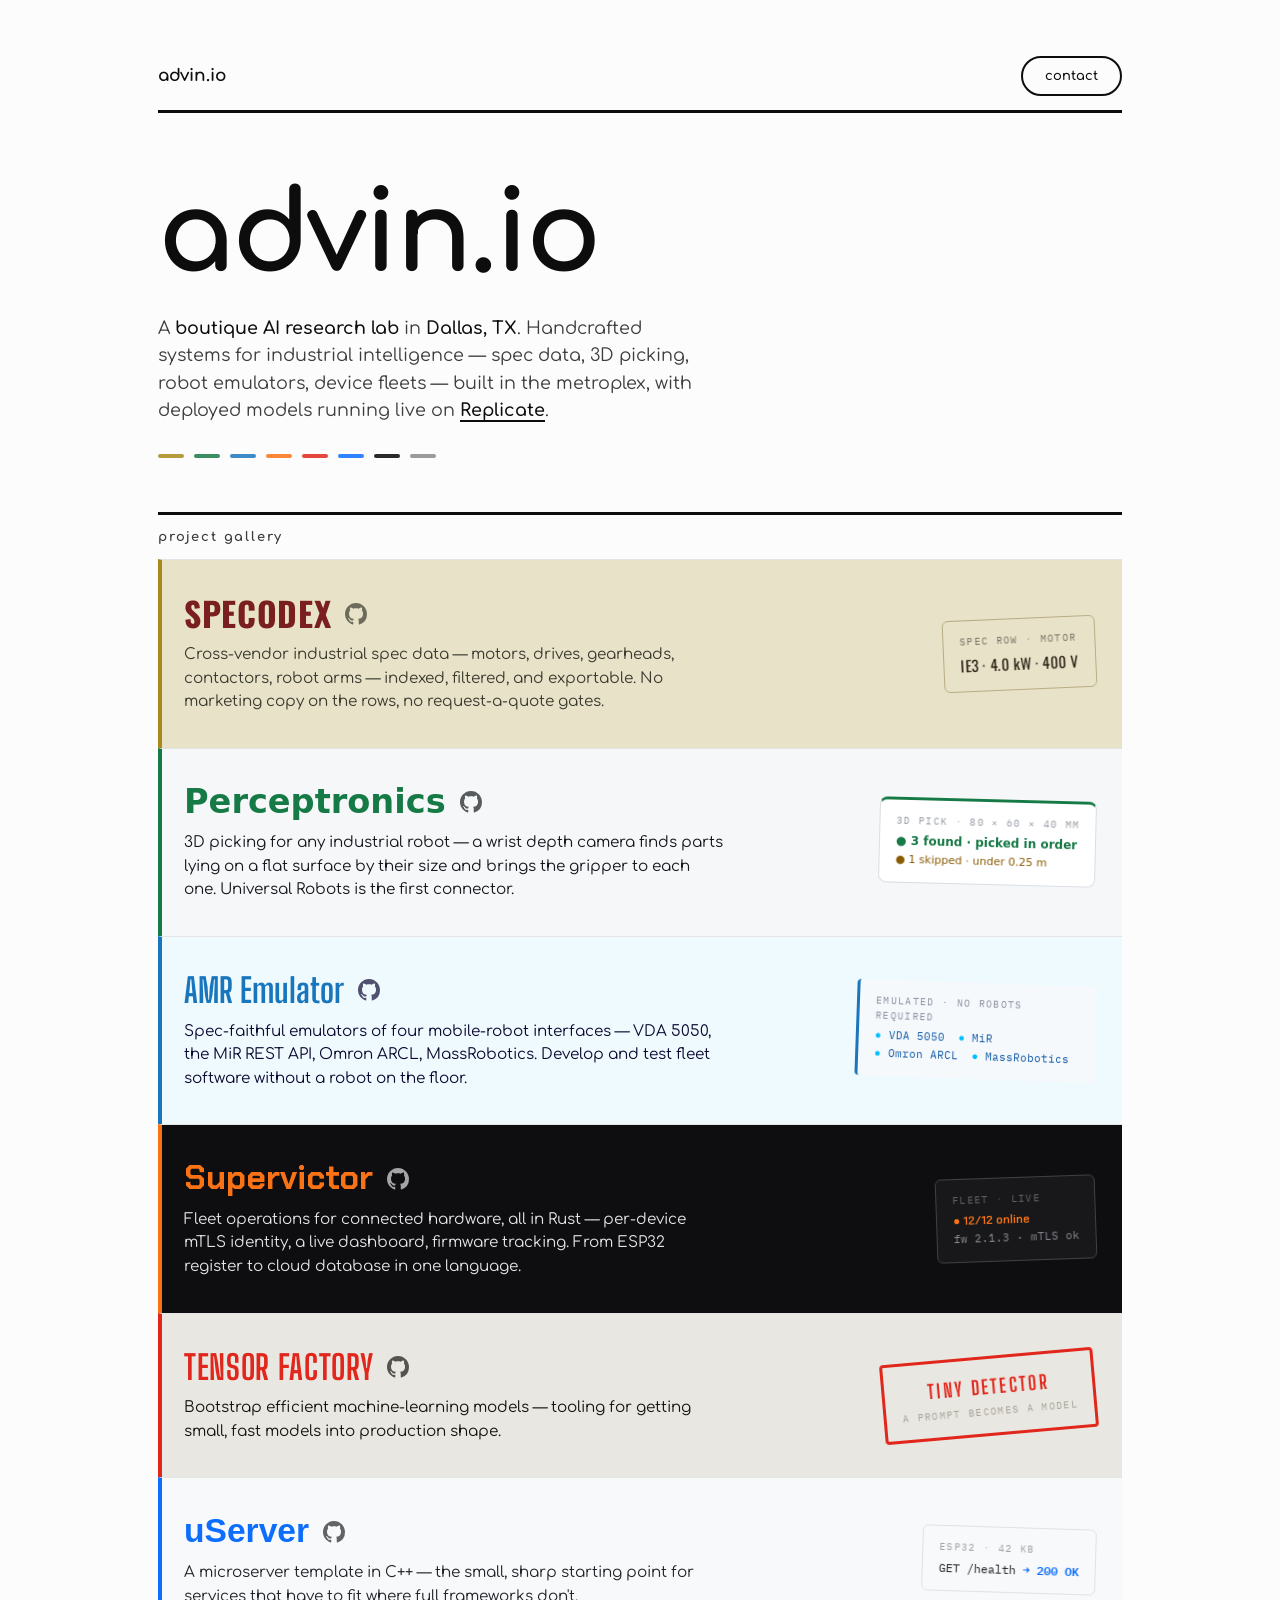
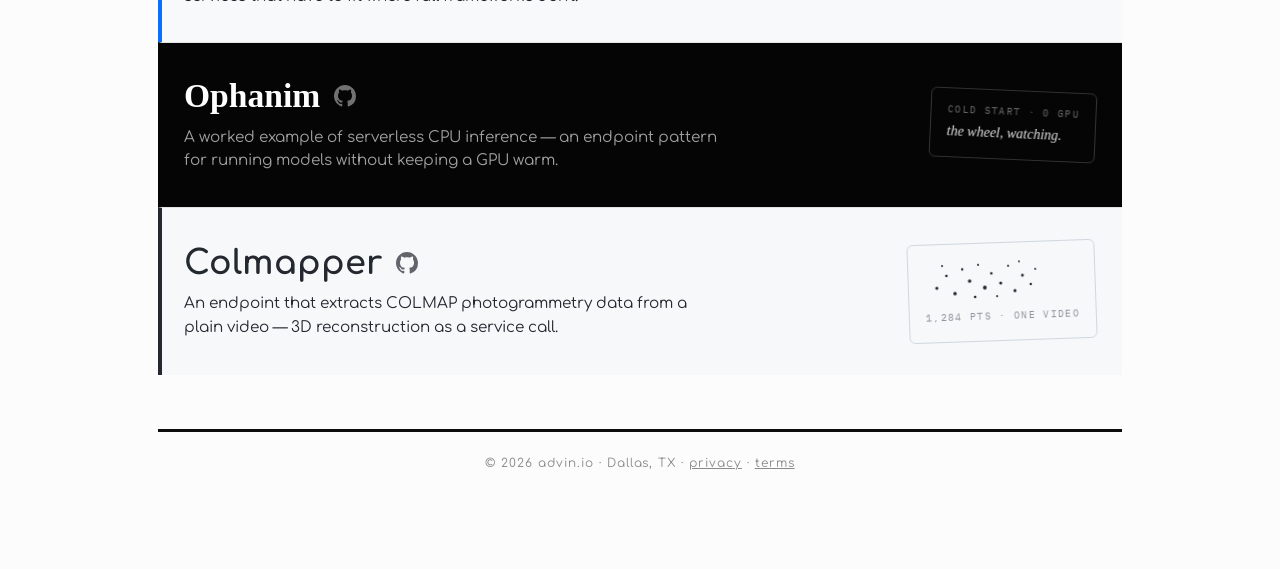
==== commit b407bbd3: "AMR Emulator row: back to the MiR brand palette, and pin it Owner's call: the row wears the colours " ====
--- a/index.html
+++ b/index.html
@@ -186,7 +186,7 @@
     <nav class="shard-index rise" aria-label="Projects">
       <a href="#specodex" title="specodex" style="--c:#A88A1C"></a>
       <a href="#perceptronics" title="perceptronics" style="--c:#157a45"></a>
-      <a href="#amr-emulator" title="amr emulator" style="--c:#00783e"></a>
+      <a href="#amr-emulator" title="amr emulator" style="--c:#1a76bc"></a>
       <a href="#supervictor" title="supervictor" style="--c:#f97316"></a>
       <a href="#tensor-factory" title="tensor factory" style="--c:#e1261c"></a>
       <a href="#userver" title="uServer" style="--c:#0d6efd"></a>
@@ -234,7 +234,7 @@
     </div>
   </div>
 
-  <div class="entry reveal" id="amr-emulator" style="--pfont:'Big Shoulders Display',sans-serif; --pbar:#00783e; --pbg:#fcfcfc; --pink:#3d3d3d; --pacc:#0d0d0d; --tilt:2deg;">
+  <div class="entry reveal" id="amr-emulator" data-pbg-pin style="--pfont:'Big Shoulders Display',sans-serif; --pbar:#1a76bc; --pbg:#effafe; --pink:#0c0931; --pacc:#1a76bc; --tilt:2deg;">
     <div>
       <div class="head">
         <a class="name" href="https://amr-emulator.com">AMR Emulator</a>
@@ -246,10 +246,10 @@
       — VDA 5050, the MiR REST API, Omron ARCL, MassRobotics. Develop and test
       fleet software without a robot on the floor.</p>
     </div>
-    <div class="shard" aria-hidden="true" style="background:#ffffff; border:1px solid #e2e2e2; font-family:'Chakra Petch',sans-serif; font-weight:600; color:#0d0d0d; --dd:.9s;">
-      <span class="tag" style="color:#8a8a8a">emulated · no robots required</span>
-      <span><span style="color:#00783e">●</span> VDA 5050 &nbsp;<span style="color:#1a76bc">●</span> MiR</span>
-      <span style="display:block;"><span style="color:#005eb8">●</span> Omron ARCL &nbsp;<span style="color:#d90b1c">●</span> MassRobotics</span>
+    <div class="shard" aria-hidden="true" style="background:#f6f9fc; border-left:3px solid #1a76bc; border-radius:4px; font-family:var(--mono); font-size:11px; color:#105aa8; --dd:.9s;">
+      <span class="tag" style="color:#565b74">emulated · no robots required</span>
+      <span><span style="color:#00bfff">●</span> VDA 5050 &nbsp;<span style="color:#00bfff">●</span> MiR</span>
+      <span style="display:block;"><span style="color:#00bfff">●</span> Omron ARCL &nbsp;<span style="color:#00bfff">●</span> MassRobotics</span>
     </div>
   </div>
 
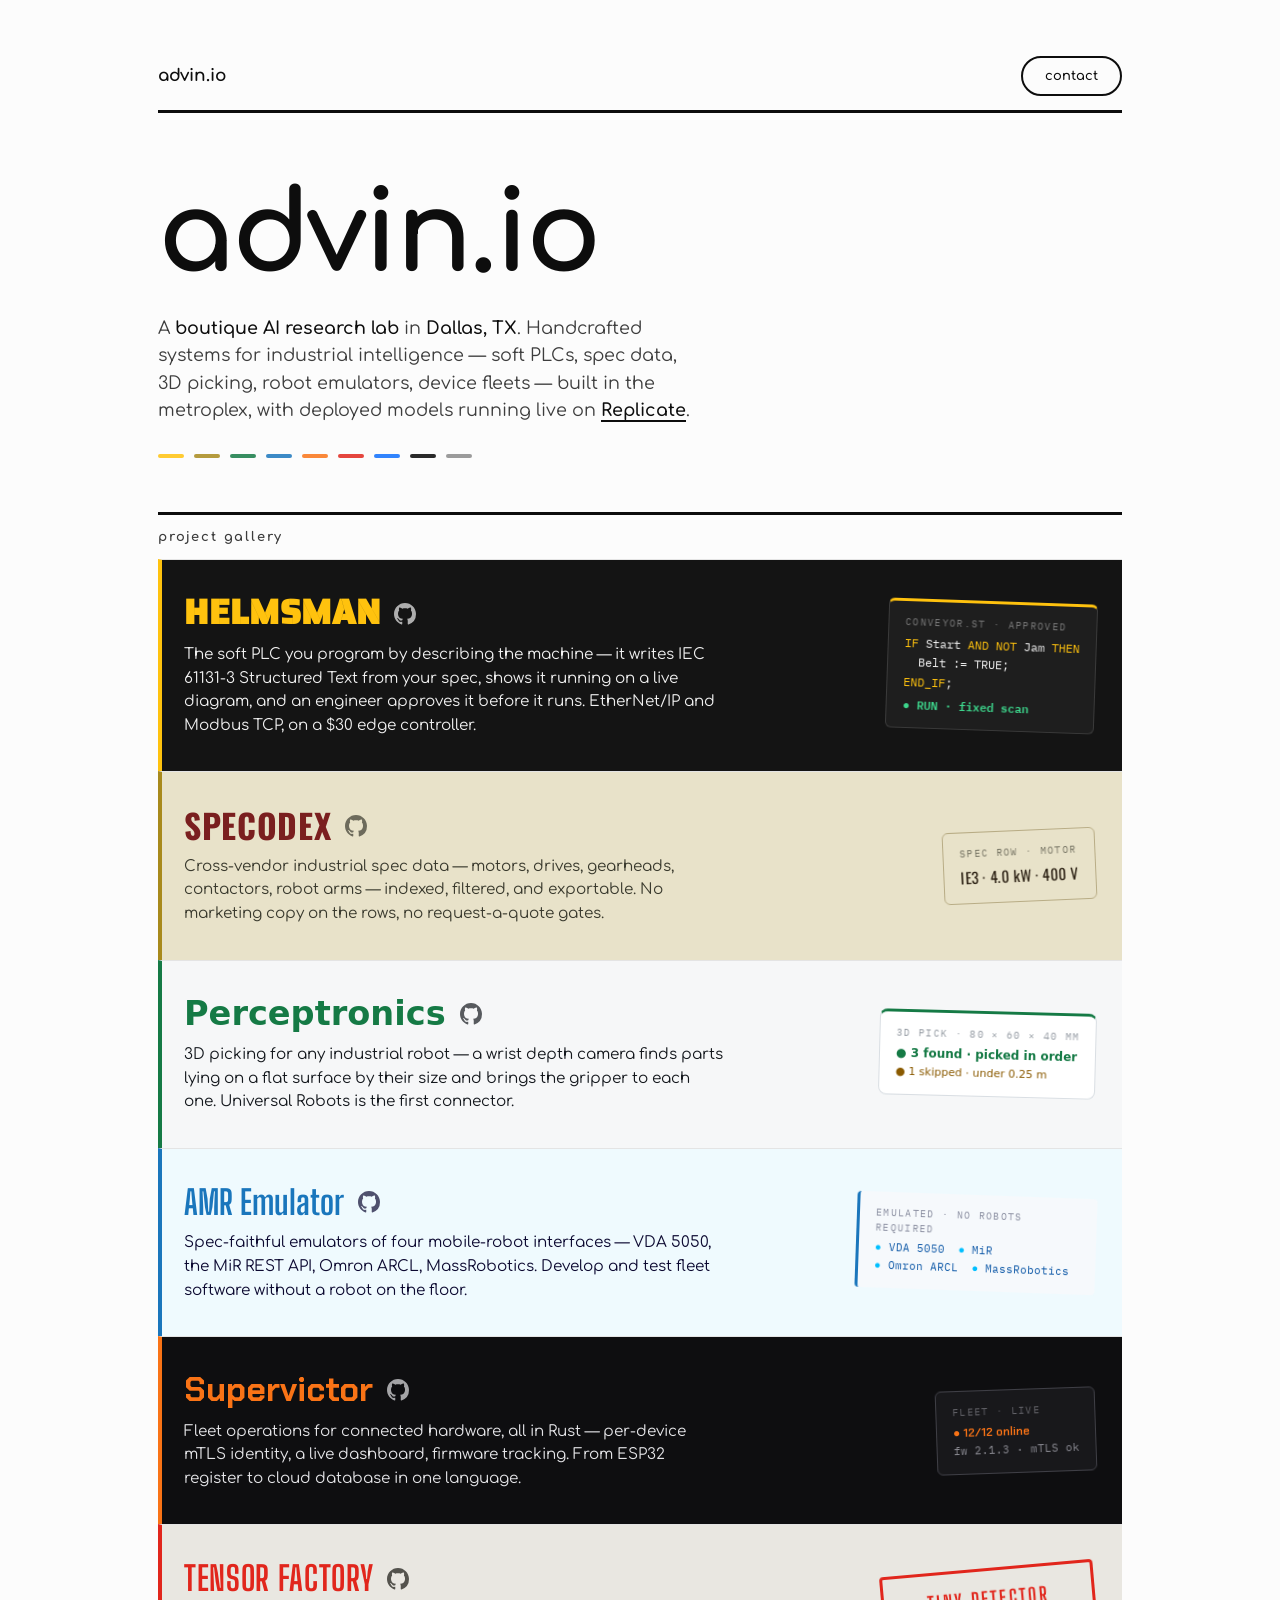
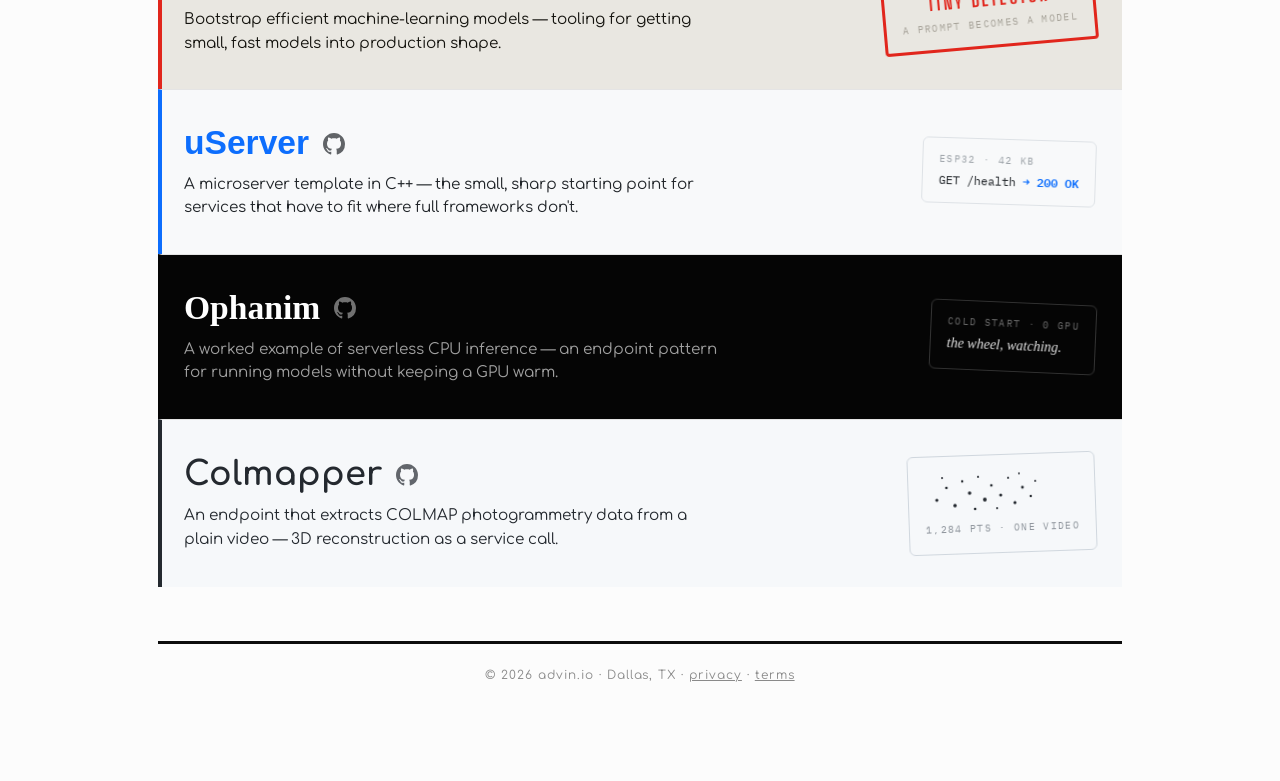
==== commit 859f43f9: "Add Helmsman to the project gallery First by commit count (2098, against Specodex's 1044), so it ope" ====
--- a/index.html
+++ b/index.html
@@ -4,10 +4,10 @@
 <meta charset="utf-8">
 <meta name="viewport" content="width=device-width, initial-scale=1">
 <title>advin.io — boutique AI research lab</title>
-<meta name="description" content="advin.io is a boutique AI research lab in Dallas, TX. A gallery of handcrafted projects — industrial spec data, 3D robot picking, robot emulators, embedded fleets — each linked to its site and source.">
+<meta name="description" content="advin.io is a boutique AI research lab in Dallas, TX. A gallery of handcrafted projects — a soft PLC, industrial spec data, 3D robot picking, robot emulators, embedded fleets — each linked to its site and source.">
 <link rel="preconnect" href="https://fonts.googleapis.com">
 <link rel="preconnect" href="https://fonts.gstatic.com" crossorigin>
-<link href="https://fonts.googleapis.com/css2?family=Comfortaa:wght@300..700&family=Oswald:wght@600&family=Chakra+Petch:wght@600&family=Big+Shoulders+Display:wght@700&family=IM+Fell+English:ital@0;1&family=IBM+Plex+Mono:wght@400;600&display=swap" rel="stylesheet">
+<link href="https://fonts.googleapis.com/css2?family=Comfortaa:wght@300..700&family=Oswald:wght@600&family=Chakra+Petch:wght@600&family=Big+Shoulders+Display:wght@700&family=IM+Fell+English:ital@0;1&family=Saira+Stencil+One&family=IBM+Plex+Mono:wght@400;600&display=swap" rel="stylesheet">
 <style>
   :root {
     --paper: #fcfcfc;          /* near-pure white */
@@ -179,11 +179,12 @@
   <div class="hero">
     <h1 class="rise">advin.io</h1>
     <p class="dek rise">A <b>boutique AI research lab</b> in <b>Dallas, TX</b>.
-    Handcrafted systems for industrial intelligence — spec data, 3D
-    picking, robot emulators, device fleets — built in the metroplex, with
+    Handcrafted systems for industrial intelligence — soft PLCs, spec
+    data, 3D picking, robot emulators, device fleets — built in the metroplex, with
     deployed models running live on
     <a href="https://replicate.com/jimothyjohn">Replicate</a>.</p>
     <nav class="shard-index rise" aria-label="Projects">
+      <a href="#helmsman" title="helmsman" style="--c:#FFC20E"></a>
       <a href="#specodex" title="specodex" style="--c:#A88A1C"></a>
       <a href="#perceptronics" title="perceptronics" style="--c:#157a45"></a>
       <a href="#amr-emulator" title="amr emulator" style="--c:#1a76bc"></a>
@@ -196,6 +197,28 @@
   </div>
 
   <div class="gallery-label">project gallery</div>
+
+  <div class="entry caps reveal" id="helmsman" style="--pfont:'Saira Stencil One',Impact,sans-serif; --pbar:#FFC20E; --pbg:#141414; --pink:#F0F0F0; --pacc:#FFC20E; --tilt:2deg;">
+    <div>
+      <div class="head">
+        <a class="name" href="https://helmsman.advin.io">Helmsman</a>
+        <a class="src" href="https://github.com/JimothyJohn/helmsman" aria-label="Helmsman source on GitHub">
+          <svg viewBox="0 0 16 16" aria-hidden="true"><path d="M8 0C3.58 0 0 3.58 0 8c0 3.54 2.29 6.53 5.47 7.59.4.07.55-.17.55-.38 0-.19-.01-.82-.01-1.49-2.01.37-2.53-.49-2.69-.94-.09-.23-.48-.94-.82-1.13-.28-.15-.68-.52-.01-.53.63-.01 1.08.58 1.23.82.72 1.21 1.87.87 2.33.66.07-.52.28-.87.51-1.07-1.78-.2-3.64-.89-3.64-3.95 0-.87.31-1.59.82-2.15-.08-.2-.36-1.02.08-2.12 0 0 .67-.21 2.2.82.64-.18 1.32-.27 2-.27s1.36.09 2 .27c1.53-1.04 2.2-.82 2.2-.82.44 1.1.16 1.92.08 2.12.51.56.82 1.27.82 2.15 0 3.07-1.87 3.75-3.65 3.95.29.25.54.73.54 1.48 0 1.07-.01 1.93-.01 2.2 0 .21.15.46.55.38A8.01 8.01 0 0 0 16 8c0-4.42-3.58-8-8-8z"/></svg>
+        </a>
+      </div>
+      <p class="desc">The soft PLC you program by describing the machine — it
+      writes IEC 61131-3 Structured Text from your spec, shows it running on a
+      live diagram, and an engineer approves it before it runs. EtherNet/IP and
+      Modbus TCP, on a $30 edge controller.</p>
+    </div>
+    <div class="shard" aria-hidden="true" style="background:#1E1E1E; border:1px solid #3A3A3A; border-top:3px solid #FFC20E; font-family:'IBM Plex Mono',ui-monospace,monospace; color:#F0F0F0; --dd:.7s;">
+      <span class="tag" style="color:#A8A8A8">conveyor.st · approved</span>
+      <span style="display:block; white-space:pre;"><span style="color:#FFC20E">IF</span> Start <span style="color:#FFC20E">AND NOT</span> Jam <span style="color:#FFC20E">THEN</span>
+  Belt := TRUE;
+<span style="color:#FFC20E">END_IF</span>;</span>
+      <span style="display:block; color:#3DD68C; font-weight:600; margin-top:4px;">● RUN · fixed scan</span>
+    </div>
+  </div>
 
   <div class="entry caps reveal" id="specodex" data-pbg-pin style="--pfont:'Oswald',sans-serif; --pbar:#A88A1C; --pbg:#E8E2C9; --pink:#3A3A2E; --pacc:#7A1F1F; --tilt:-2.5deg;">
     <div>
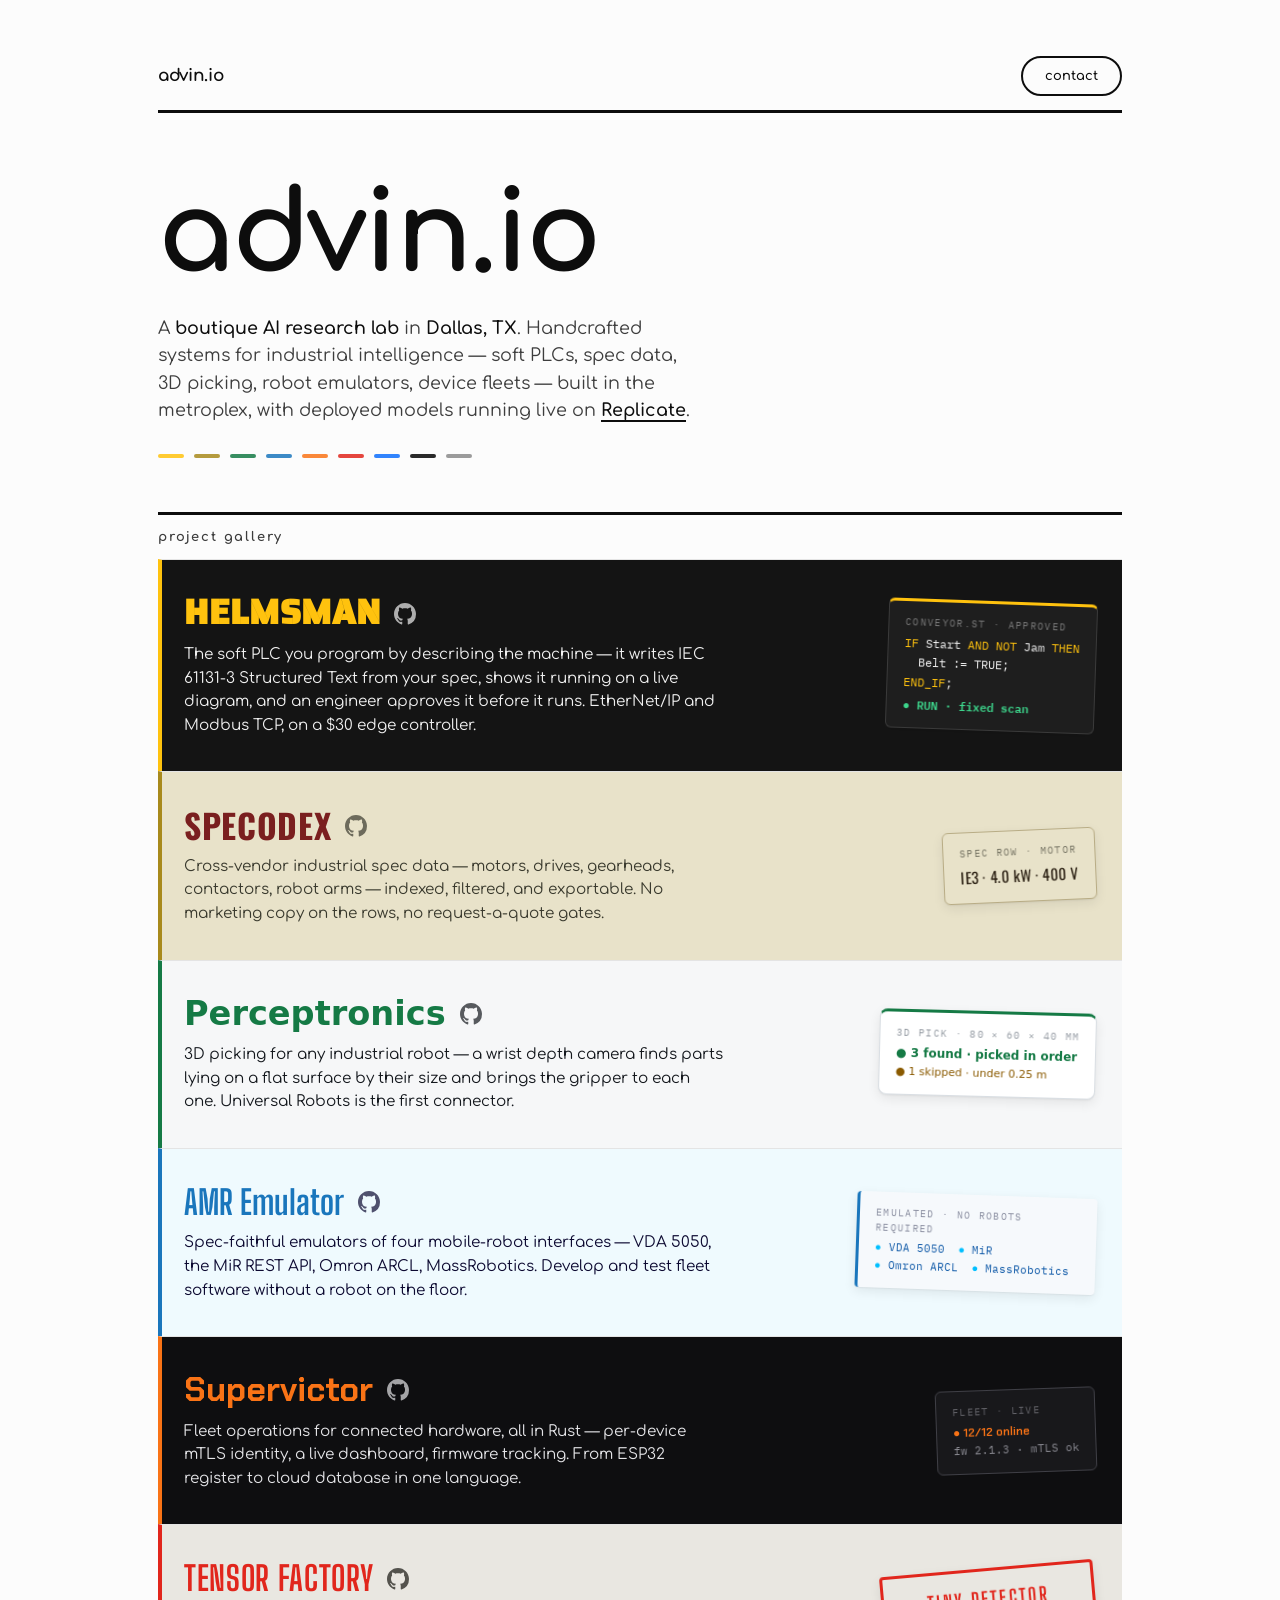
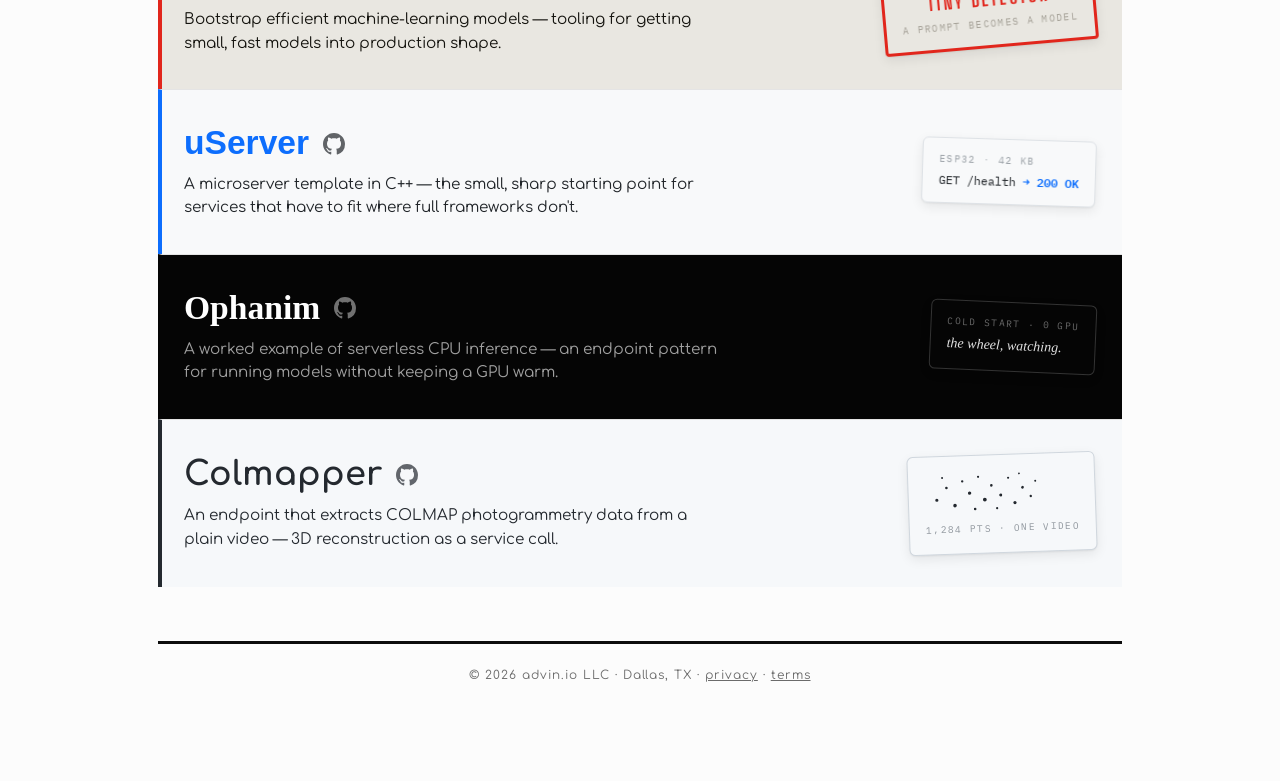
==== commit 22a4c138: "Two faces: ADVINIO dark mode, the A mark, LLC, depth and quiet motion Implements the brand-guide aud" ====
--- a/index.html
+++ b/index.html
@@ -5,20 +5,81 @@
 <meta name="viewport" content="width=device-width, initial-scale=1">
 <title>advin.io — boutique AI research lab</title>
 <meta name="description" content="advin.io is a boutique AI research lab in Dallas, TX. A gallery of handcrafted projects — a soft PLC, industrial spec data, 3D robot picking, robot emulators, embedded fleets — each linked to its site and source.">
+<link rel="icon" href="/favicon.svg" type="image/svg+xml">
+<link rel="icon" href="/favicon.ico" sizes="32x32">
+<link rel="apple-touch-icon" href="/apple-touch-icon.png">
+<meta property="og:type" content="website">
+<meta property="og:url" content="https://advin.io/">
+<meta property="og:title" content="advin.io">
+<meta property="og:description" content="Handcrafted systems for industrial intelligence, built in Dallas, TX.">
+<meta property="og:image" content="https://advin.io/og.png">
+<meta property="og:image:width" content="1200">
+<meta property="og:image:height" content="630">
+<meta name="twitter:card" content="summary_large_image">
+<meta name="color-scheme" content="light dark">
+<script>
+  /* two faces: advin.io (light) and ADVINIO (dark). Set before first paint,
+     so a dark-mode visitor lands in ADVINIO with no flash of the light site. */
+  document.documentElement.dataset.theme =
+    matchMedia('(prefers-color-scheme: dark)').matches ? 'advinio' : 'advin';
+</script>
 <link rel="preconnect" href="https://fonts.googleapis.com">
 <link rel="preconnect" href="https://fonts.gstatic.com" crossorigin>
 <link href="https://fonts.googleapis.com/css2?family=Comfortaa:wght@300..700&family=Oswald:wght@600&family=Chakra+Petch:wght@600&family=Big+Shoulders+Display:wght@700&family=IM+Fell+English:ital@0;1&family=Saira+Stencil+One&family=IBM+Plex+Mono:wght@400;600&display=swap" rel="stylesheet">
 <style>
+  /* registered so the dimension shift can interpolate them */
+  @property --paper      { syntax: "<color>"; inherits: true; initial-value: #fcfcfc; }
+  @property --paper2     { syntax: "<color>"; inherits: true; initial-value: #f4f4f4; }
+  @property --ink        { syntax: "<color>"; inherits: true; initial-value: #0d0d0d; }
+  @property --ink-soft   { syntax: "<color>"; inherits: true; initial-value: #3d3d3d; }
+  @property --faint      { syntax: "<color>"; inherits: true; initial-value: #8a8a8a; }
+  @property --faint-text { syntax: "<color>"; inherits: true; initial-value: #6b6b6b; }
+  @property --rule       { syntax: "<color>"; inherits: true; initial-value: #e4e4e4; }
   :root {
+    /* advin.io: the business, light */
     --paper: #fcfcfc;          /* near-pure white */
     --paper2: #f4f4f4;
     --ink: #0d0d0d;            /* near-pure black */
     --ink-soft: #3d3d3d;
-    --faint: #8a8a8a;
+    --faint: #8a8a8a;          /* marks only (3.36:1) */
+    --faint-text: #6b6b6b;     /* words (5.19:1) */
     --rule: #e4e4e4;
+    --shadow-2: 0 1px 2px rgba(13,13,13,.06), 0 4px 12px rgba(13,13,13,.08);
+    --shadow-3: 0 2px 4px rgba(13,13,13,.06), 0 10px 28px rgba(13,13,13,.14);
     --font: "Comfortaa", sans-serif;
     --mono: "IBM Plex Mono", monospace;
   }
+  /* ADVINIO: the creative outlet, dark — an exact mirror */
+  :root[data-theme="advinio"] {
+    --paper: #0d0d0d;
+    --paper2: #181818;
+    --ink: #fcfcfc;
+    --ink-soft: #c2c2c2;
+    --faint: #6b6b6b;
+    --faint-text: #8a8a8a;
+    --rule: #262626;
+    --shadow-2: inset 0 1px 0 rgba(252,252,252,.06), 0 2px 4px rgba(0,0,0,.5), 0 6px 16px rgba(0,0,0,.45);
+    --shadow-3: inset 0 1px 0 rgba(252,252,252,.07), 0 4px 8px rgba(0,0,0,.55), 0 14px 36px rgba(0,0,0,.6);
+  }
+  /* the dimension shift: only while the OS scheme changes under an open page */
+  :root.shifting {
+    transition: --paper 1.4s ease-in-out, --paper2 1.4s ease-in-out, --ink 1.4s ease-in-out,
+      --ink-soft 1.4s ease-in-out, --faint 1.4s ease-in-out, --faint-text 1.4s ease-in-out,
+      --rule 1.4s ease-in-out;
+  }
+  /* two names in one slot */
+  .name2 { display: inline-grid; }
+  .name2 > span { grid-area: 1 / 1; }
+  .name2 .biz { font-weight: 700; letter-spacing: -0.02em; }
+  .name2 .art { font-weight: 300; letter-spacing: 0.04em; text-transform: uppercase; opacity: 0; }
+  [data-theme="advinio"] .name2 .biz { opacity: 0; }
+  [data-theme="advinio"] .name2 .art { opacity: 1; }
+  .shifting .name2 > span { transition: opacity .7s ease, letter-spacing .8s ease, font-weight .7s ease, filter .7s ease; }
+  .shifting .name2 .art:not(.leaving) { transition-delay: .5s; }
+  .shifting .name2 .leaving { letter-spacing: .3em; font-weight: 300; filter: blur(6px); }
+  .shifting .entry { animation: dip .7s ease both; animation-delay: calc(.3s + var(--i, 0) * 40ms); }
+  @keyframes dip { 50% { transform: scale(.98); opacity: .6; } }
+  [data-theme="advinio"] .shard-index a { background: var(--cd, var(--c)); }
   * { margin: 0; padding: 0; box-sizing: border-box; }
   html { scroll-behavior: smooth; }
   body {
@@ -127,15 +188,20 @@
     justify-self: end;
     width: max-content; max-width: 240px;
     rotate: var(--tilt, -2deg);
-    animation: drift 7s ease-in-out infinite alternate;
-    animation-delay: var(--dd, 0s);
-    transition: rotate .25s ease, box-shadow .25s ease;
+    position: relative;
+    box-shadow: var(--shadow-2);
+    transition: rotate .25s ease;
     border-radius: 6px;
     padding: 13px 16px;
     font-size: 12px; line-height: 1.6;
   }
-  .entry:hover .shard { rotate: 0deg; box-shadow: 0 10px 28px rgba(13,13,13,.14); }
-  @keyframes drift { from { translate: 0 -4px; } to { translate: 0 4px; } }
+  .shard::after {
+    content: ""; position: absolute; inset: 0; border-radius: inherit;
+    box-shadow: var(--shadow-3); opacity: 0; transition: opacity .25s ease;
+    pointer-events: none;
+  }
+  .entry:hover .shard { rotate: 0deg; }
+  .entry:hover .shard::after { opacity: 1; }
   .shard .tag {
     display: block; font-family: var(--mono); font-size: 9.5px;
     letter-spacing: 0.14em; text-transform: uppercase; opacity: .65;
@@ -152,7 +218,9 @@
 
   @media (prefers-reduced-motion: reduce) {
     .rise, .reveal { animation: none; transition: none; opacity: 1; transform: none; }
-    .shard { animation: none; }
+    .shard, .shard::after { transition: none; }
+    :root.shifting, .shifting .name2 > span { transition: none; }
+    .shifting .entry { animation: none; }
     html { scroll-behavior: auto; }
   }
 
@@ -161,15 +229,16 @@
   .colophon {
     border-top: 3px solid var(--ink); padding-top: 22px;
     text-align: center;
-    font-size: 12px; letter-spacing: 0.08em; color: var(--faint);
-  }
+    font-size: 12px; letter-spacing: 0.08em; color: var(--faint-text);
+  }
+  [data-theme="advin"] .colophon .art, [data-theme="advinio"] .colophon .biz { display: none; }
 </style>
 </head>
 <body>
 
 <header class="wrap">
   <div class="mast">
-    <span class="word">advin.io</span>
+    <span class="word name2"><span class="biz">advin.io</span><span class="art" aria-hidden="true">ADVINIO</span></span>
     <span class="sp"></span>
     <a class="contact" href="mailto:nick@advin.io">contact</a>
   </div>
@@ -177,7 +246,7 @@
 
 <main class="wrap">
   <div class="hero">
-    <h1 class="rise">advin.io</h1>
+    <h1 class="rise"><span class="name2"><span class="biz">advin.io</span><span class="art" aria-hidden="true">ADVINIO</span></span></h1>
     <p class="dek rise">A <b>boutique AI research lab</b> in <b>Dallas, TX</b>.
     Handcrafted systems for industrial intelligence — soft PLCs, spec
     data, 3D picking, robot emulators, device fleets — built in the metroplex, with
@@ -191,7 +260,7 @@
       <a href="#supervictor" title="supervictor" style="--c:#f97316"></a>
       <a href="#tensor-factory" title="tensor factory" style="--c:#e1261c"></a>
       <a href="#userver" title="uServer" style="--c:#0d6efd"></a>
-      <a href="#ophanim" title="ophanim" style="--c:#050505"></a>
+      <a href="#ophanim" title="ophanim" style="--c:#050505; --cd:#a0a0a0"></a>
       <a href="#colmapper" title="colmapper" style="--c:#8a8a8a"></a>
     </nav>
   </div>
@@ -374,10 +443,28 @@
 </main>
 
 <footer class="wrap">
-  <div class="colophon">© 2026 advin.io · Dallas, TX · <a href="privacy.html">privacy</a> · <a href="terms.html">terms</a></div>
+  <div class="colophon"><span class="biz">© 2026 advin.io LLC · Dallas, TX</span><span class="art">© 2026 ADVINIO · an advin.io LLC endeavor</span> · <a href="privacy.html">privacy</a> · <a href="terms.html">terms</a></div>
 </footer>
 
 <script>
+// The dimension shift: when the OS scheme changes under an open page, advin.io
+// fades into ADVINIO (or back). First load never fades; reduced motion swaps.
+(function () {
+  var root = document.documentElement, busy = 0;
+  document.querySelectorAll('.entry').forEach(function (el, i) { el.style.setProperty('--i', i); });
+  matchMedia('(prefers-color-scheme: dark)').addEventListener('change', function (e) {
+    var leaving = document.querySelectorAll(e.matches ? '.name2 .biz' : '.name2 .art');
+    root.classList.add('shifting');
+    leaving.forEach(function (el) { el.classList.add('leaving'); });
+    root.dataset.theme = e.matches ? 'advinio' : 'advin';
+    clearTimeout(busy);
+    busy = setTimeout(function () {
+      root.classList.remove('shifting');
+      leaving.forEach(function (el) { el.classList.remove('leaving'); });
+    }, 1500);
+  });
+})();
+
 // Scroll reveal for gallery rows; staggered per batch, reduced-motion safe.
 (function () {
   var rows = document.querySelectorAll('.reveal');
